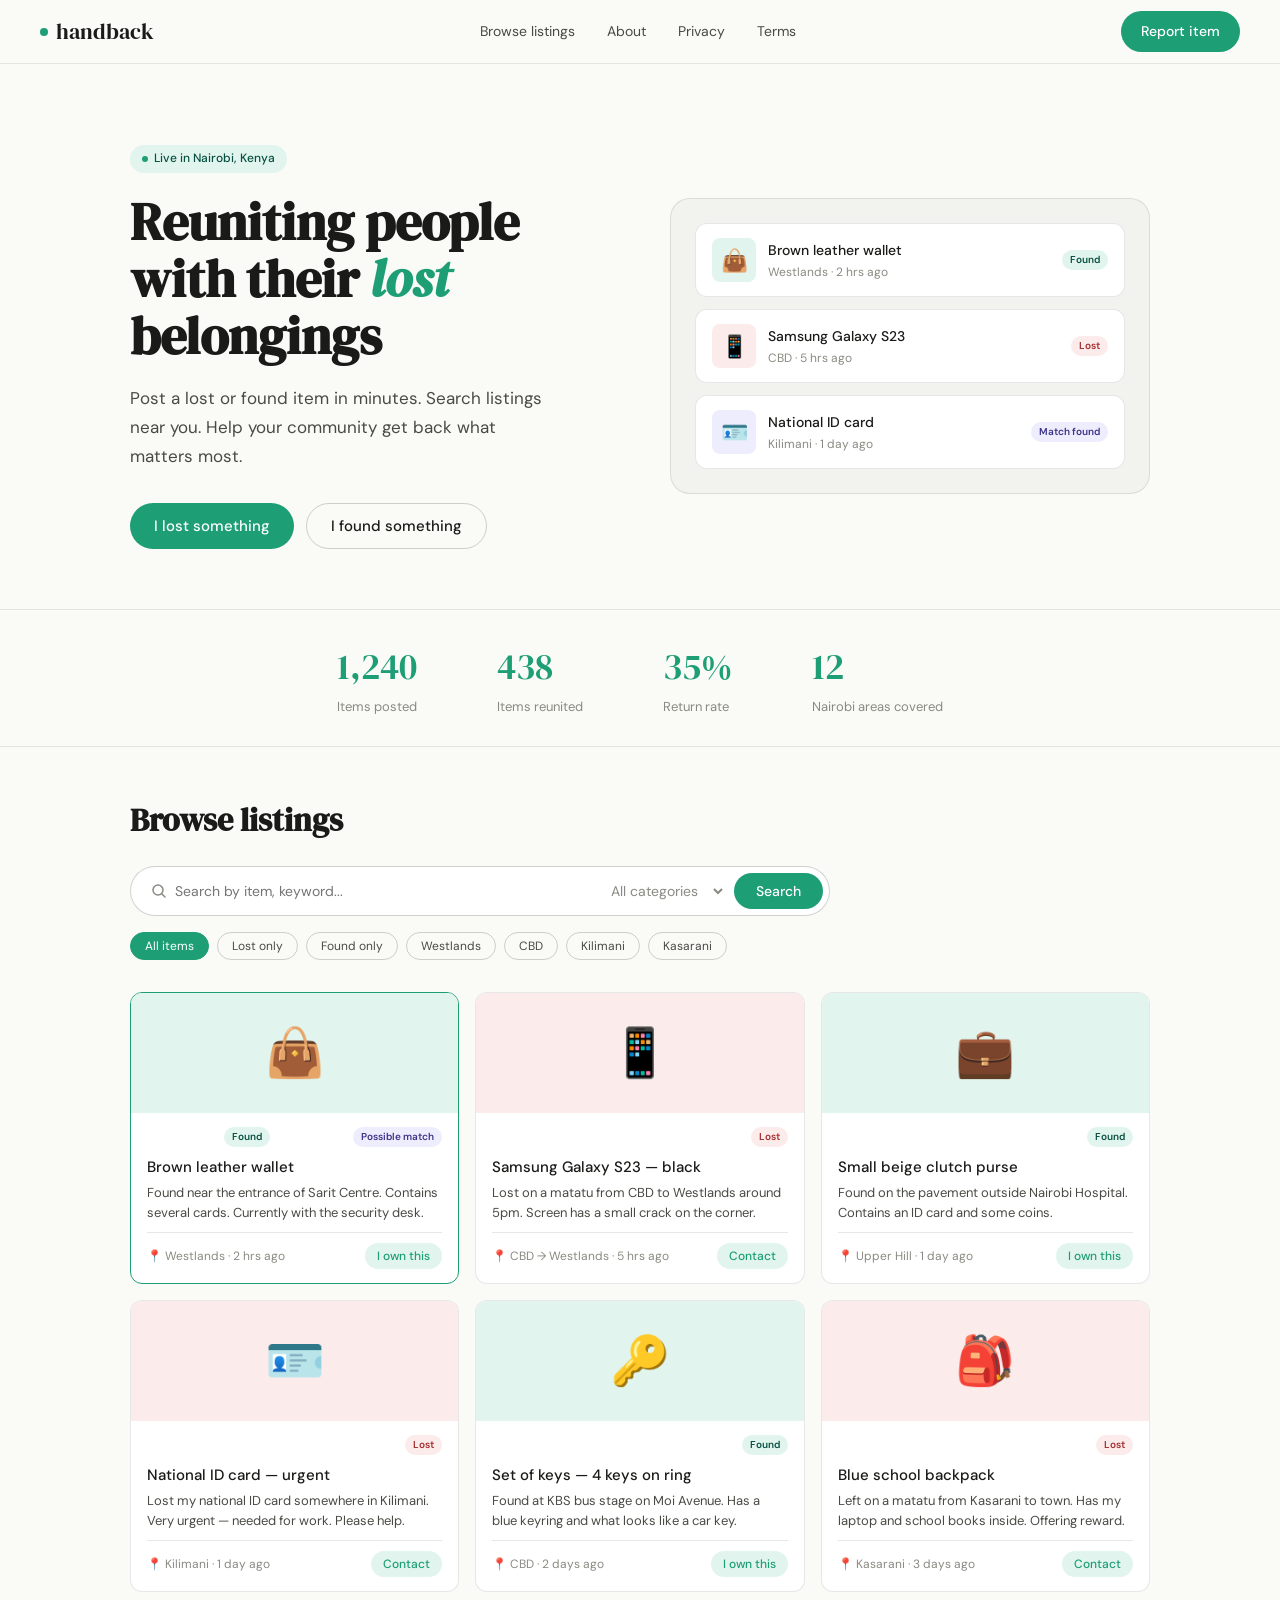
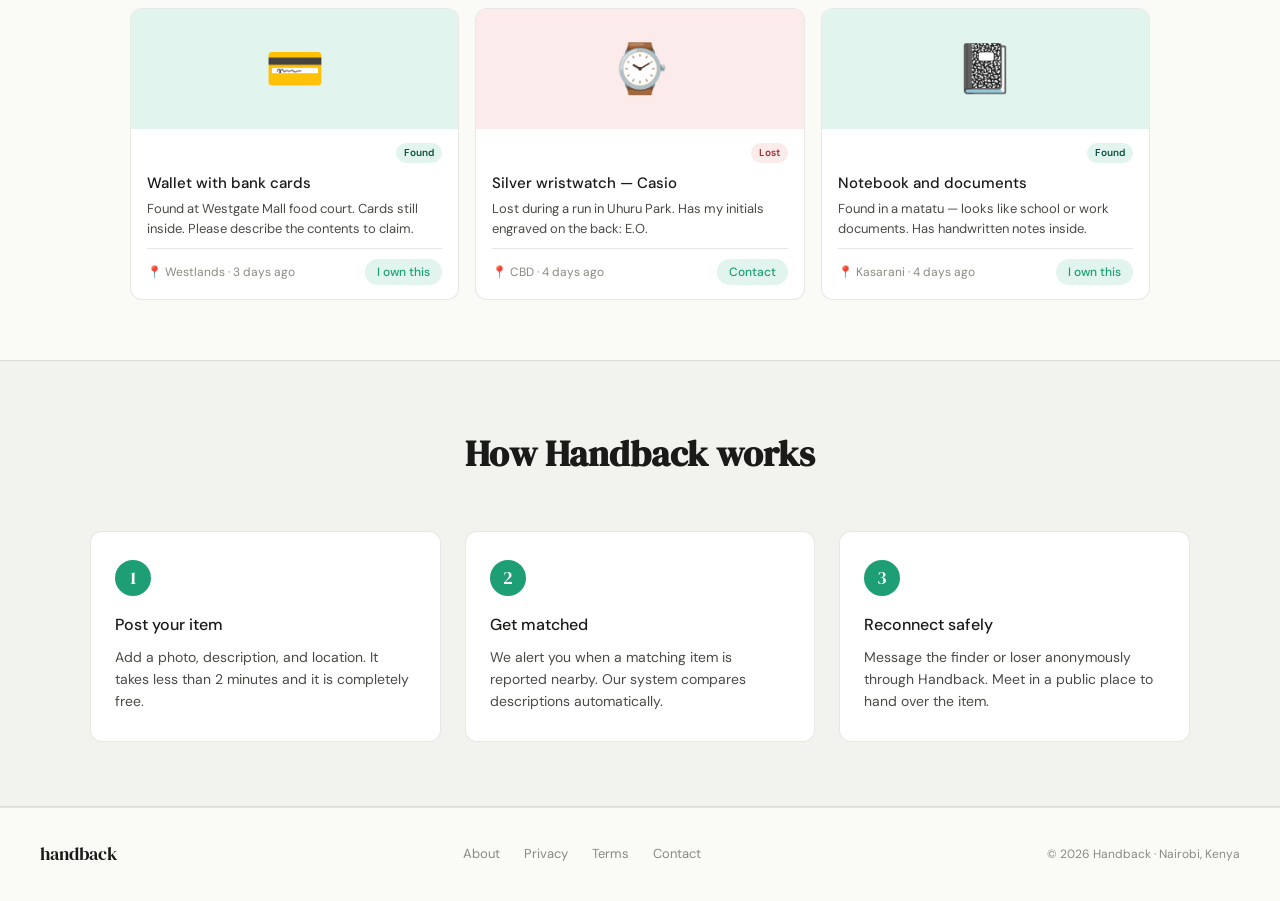
==== index.html @ 990df7d9 "handback" ====
<!DOCTYPE html>
<html lang="en">
<head>
<meta charset="UTF-8">
<meta name="viewport" content="width=device-width, initial-scale=1.0">
<title>Handback — Reuniting people with their belongings</title>
<link href="https://fonts.googleapis.com/css2?family=DM+Serif+Display:ital@0;1&family=DM+Sans:wght@300;400;500;600&display=swap" rel="stylesheet">
<style>
  :root {
    --green: #1D9E75;
    --green-light: #E1F5EE;
    --green-dark: #0F6E56;
    --green-deep: #085041;
    --red-light: #FCEBEB;
    --red: #E24B4A;
    --red-dark: #A32D2D;
    --purple-light: #EEEDFE;
    --purple: #7F77DD;
    --purple-dark: #3C3489;
    --amber-light: #FAEEDA;
    --amber-dark: #633806;
    --ink: #1a1a18;
    --ink-muted: #4a4a45;
    --ink-faint: #8a8a82;
    --surface: #fafaf7;
    --surface-2: #f2f2ee;
    --border: rgba(26,26,24,0.1);
    --border-strong: rgba(26,26,24,0.2);
    --radius: 12px;
    --radius-sm: 8px;
    --serif: 'DM Serif Display', Georgia, serif;
    --sans: 'DM Sans', sans-serif;
  }

  * { box-sizing: border-box; margin: 0; padding: 0; }

  html { scroll-behavior: smooth; }

  body {
    font-family: var(--sans);
    background: var(--surface);
    color: var(--ink);
    font-size: 16px;
    line-height: 1.6;
    overflow-x: hidden;
  }

  /* ── NAV ── */
  nav {
    position: sticky; top: 0; z-index: 100;
    background: rgba(250,250,247,0.92);
    backdrop-filter: blur(12px);
    border-bottom: 0.5px solid var(--border);
    display: flex; align-items: center; justify-content: space-between;
    padding: 0 40px; height: 64px;
  }
  .nav-logo {
    font-family: var(--serif);
    font-size: 22px; color: var(--ink); text-decoration: none;
    display: flex; align-items: center; gap: 8px;
  }
  .nav-logo .dot {
    width: 8px; height: 8px; border-radius: 50%;
    background: var(--green); display: inline-block;
  }
  .nav-links { display: flex; align-items: center; gap: 32px; }
  .nav-links a {
    font-size: 14px; color: var(--ink-muted); text-decoration: none;
    transition: color 0.2s;
  }
  .nav-links a:hover { color: var(--ink); }
  .nav-cta {
    background: var(--green); color: #fff;
    padding: 9px 20px; border-radius: 100px;
    font-size: 14px; font-weight: 500; text-decoration: none;
    transition: background 0.2s;
  }
  .nav-cta:hover { background: var(--green-dark); }

  /* ── PAGE SECTIONS ── */
  .page { display: none; }
  .page.active { display: block; }

  /* ── HERO ── */
  .hero {
    padding: 80px 40px 60px;
    max-width: 1100px; margin: 0 auto;
    display: grid; grid-template-columns: 1fr 1fr; gap: 60px; align-items: center;
  }
  .hero-tag {
    display: inline-flex; align-items: center; gap: 6px;
    background: var(--green-light); color: var(--green-deep);
    font-size: 12px; font-weight: 500; padding: 4px 12px;
    border-radius: 100px; margin-bottom: 20px;
  }
  .hero-tag .pulse {
    width: 6px; height: 6px; border-radius: 50%; background: var(--green);
    animation: pulse 2s infinite;
  }
  @keyframes pulse {
    0%,100% { opacity: 1; transform: scale(1); }
    50% { opacity: 0.5; transform: scale(1.3); }
  }
  .hero h1 {
    font-family: var(--serif);
    font-size: 52px; line-height: 1.1;
    color: var(--ink); margin-bottom: 20px;
  }
  .hero h1 em { font-style: italic; color: var(--green); }
  .hero-sub {
    font-size: 17px; color: var(--ink-muted);
    line-height: 1.7; margin-bottom: 32px; max-width: 420px;
  }
  .hero-actions { display: flex; gap: 12px; flex-wrap: wrap; }
  .btn-primary {
    background: var(--green); color: #fff;
    padding: 12px 24px; border-radius: 100px;
    font-size: 15px; font-weight: 500; border: none; cursor: pointer;
    transition: background 0.2s, transform 0.1s;
    font-family: var(--sans);
  }
  .btn-primary:hover { background: var(--green-dark); }
  .btn-primary:active { transform: scale(0.98); }
  .btn-outline {
    background: transparent; color: var(--ink);
    padding: 12px 24px; border-radius: 100px;
    font-size: 15px; font-weight: 500;
    border: 1px solid var(--border-strong); cursor: pointer;
    transition: background 0.2s; font-family: var(--sans);
  }
  .btn-outline:hover { background: var(--surface-2); }

  .hero-visual {
    background: var(--surface-2);
    border-radius: 20px; border: 0.5px solid var(--border);
    padding: 24px; display: flex; flex-direction: column; gap: 12px;
    animation: float 4s ease-in-out infinite;
  }
  @keyframes float {
    0%,100% { transform: translateY(0); }
    50% { transform: translateY(-8px); }
  }
  .hero-card {
    background: #fff; border-radius: var(--radius);
    border: 0.5px solid var(--border); padding: 14px 16px;
    display: flex; align-items: center; gap: 12px;
  }
  .hero-card-icon {
    width: 44px; height: 44px; border-radius: var(--radius-sm);
    display: flex; align-items: center; justify-content: center;
    font-size: 22px; flex-shrink: 0;
  }
  .hero-card-title { font-size: 14px; font-weight: 500; color: var(--ink); margin-bottom: 2px; }
  .hero-card-meta { font-size: 12px; color: var(--ink-faint); }
  .badge-sm {
    font-size: 10px; font-weight: 600; padding: 2px 8px;
    border-radius: 100px; margin-left: auto; flex-shrink: 0;
  }
  .badge-found { background: var(--green-light); color: var(--green-deep); }
  .badge-lost { background: var(--red-light); color: var(--red-dark); }
  .badge-match { background: var(--purple-light); color: var(--purple-dark); }

  /* ── STATS ── */
  .stats {
    border-top: 0.5px solid var(--border); border-bottom: 0.5px solid var(--border);
    padding: 28px 40px;
    display: flex; justify-content: center; gap: 80px;
  }
  .stat-num {
    font-family: var(--serif); font-size: 36px; color: var(--green);
    margin-bottom: 2px;
  }
  .stat-label { font-size: 13px; color: var(--ink-faint); }

  /* ── SEARCH BAR ── */
  .search-section {
    padding: 48px 40px 0; max-width: 1100px; margin: 0 auto;
  }
  .search-section h2 {
    font-family: var(--serif); font-size: 32px;
    margin-bottom: 20px; color: var(--ink);
  }
  .search-bar {
    display: flex; gap: 8px; align-items: center;
    background: #fff; border: 1px solid var(--border-strong);
    border-radius: 100px; padding: 6px 6px 6px 20px;
    margin-bottom: 16px; max-width: 700px;
  }
  .search-bar input, .search-bar select {
    border: none; background: transparent; outline: none;
    font-family: var(--sans); font-size: 14px; color: var(--ink);
  }
  .search-bar input { flex: 1; }
  .search-bar select { color: var(--ink-faint); }
  .search-bar .search-btn {
    background: var(--green); color: #fff; border: none;
    padding: 9px 22px; border-radius: 100px;
    font-size: 14px; font-weight: 500; cursor: pointer;
    font-family: var(--sans); transition: background 0.2s;
  }
  .search-bar .search-btn:hover { background: var(--green-dark); }

  .filter-chips { display: flex; gap: 8px; flex-wrap: wrap; margin-bottom: 32px; }
  .chip {
    font-size: 12px; padding: 5px 14px; border-radius: 100px;
    border: 0.5px solid var(--border-strong); background: transparent;
    color: var(--ink-muted); cursor: pointer; transition: all 0.15s;
    font-family: var(--sans);
  }
  .chip.on { background: var(--green); color: #fff; border-color: var(--green); }

  /* ── LISTINGS GRID ── */
  .listings-section {
    padding: 0 40px 60px; max-width: 1100px; margin: 0 auto;
  }
  .listings-grid {
    display: grid; grid-template-columns: repeat(auto-fill, minmax(300px, 1fr));
    gap: 16px;
  }
  .listing-card {
    background: #fff; border: 0.5px solid var(--border);
    border-radius: var(--radius); overflow: hidden;
    transition: border-color 0.2s, transform 0.2s; cursor: pointer;
  }
  .listing-card:hover { border-color: var(--green); transform: translateY(-2px); }
  .listing-card.matched { border: 1.5px solid var(--green); }
  .listing-img {
    height: 120px; display: flex; align-items: center;
    justify-content: center; font-size: 48px;
  }
  .listing-body { padding: 14px 16px; }
  .listing-badges { display: flex; gap: 6px; margin-bottom: 8px; flex-wrap: wrap; }
  .listing-title {
    font-size: 15px; font-weight: 500; color: var(--ink);
    margin-bottom: 4px;
  }
  .listing-desc {
    font-size: 13px; color: var(--ink-muted);
    line-height: 1.5; margin-bottom: 10px;
    display: -webkit-box; -webkit-line-clamp: 2;
    -webkit-box-orient: vertical; overflow: hidden;
  }
  .listing-footer {
    display: flex; justify-content: space-between; align-items: center;
    border-top: 0.5px solid var(--border); padding-top: 10px;
  }
  .listing-meta { font-size: 12px; color: var(--ink-faint); }
  .listing-cta {
    font-size: 12px; font-weight: 500; color: var(--green);
    background: var(--green-light); padding: 5px 12px;
    border-radius: 100px; border: none; cursor: pointer;
    font-family: var(--sans); transition: background 0.2s;
  }
  .listing-cta:hover { background: #c5eadf; }

  /* ── HOW IT WORKS ── */
  .how-section {
    background: var(--surface-2); border-top: 0.5px solid var(--border);
    border-bottom: 0.5px solid var(--border);
    padding: 64px 40px;
  }
  .how-inner { max-width: 1100px; margin: 0 auto; }
  .how-inner h2 {
    font-family: var(--serif); font-size: 36px;
    text-align: center; margin-bottom: 48px; color: var(--ink);
  }
  .steps {
    display: grid; grid-template-columns: repeat(3, 1fr); gap: 24px;
  }
  .step {
    background: #fff; border-radius: var(--radius);
    border: 0.5px solid var(--border); padding: 28px 24px;
    position: relative;
  }
  .step-num {
    width: 36px; height: 36px; border-radius: 50%;
    background: var(--green); color: #fff;
    font-family: var(--serif); font-size: 18px;
    display: flex; align-items: center; justify-content: center;
    margin-bottom: 16px;
  }
  .step h3 { font-size: 16px; font-weight: 500; margin-bottom: 8px; color: var(--ink); }
  .step p { font-size: 14px; color: var(--ink-muted); line-height: 1.6; }

  /* ── REPORT FORM PAGE ── */
  .form-page { max-width: 640px; margin: 0 auto; padding: 48px 40px 80px; }
  .form-page h1 {
    font-family: var(--serif); font-size: 36px;
    margin-bottom: 6px; color: var(--ink);
  }
  .form-page .form-sub { font-size: 15px; color: var(--ink-muted); margin-bottom: 32px; }

  .type-toggle {
    display: grid; grid-template-columns: 1fr 1fr; gap: 12px; margin-bottom: 28px;
  }
  .type-btn {
    padding: 20px; border-radius: var(--radius);
    border: 1.5px solid var(--border); background: #fff;
    cursor: pointer; text-align: center; transition: all 0.2s;
    font-family: var(--sans);
  }
  .type-btn:hover { border-color: var(--green); }
  .type-btn.on { border-color: var(--green); background: var(--green-light); }
  .type-btn .type-icon { font-size: 28px; margin-bottom: 6px; }
  .type-btn .type-label { font-size: 15px; font-weight: 500; color: var(--ink); margin-bottom: 2px; }
  .type-btn .type-sub { font-size: 12px; color: var(--ink-faint); }

  .progress-bar { display: flex; gap: 4px; margin-bottom: 28px; }
  .prog { flex: 1; height: 4px; border-radius: 2px; background: var(--border); }
  .prog.done { background: var(--green); }
  .prog.current { background: var(--green); opacity: 0.4; }

  .field { margin-bottom: 20px; }
  .field label {
    display: block; font-size: 13px; font-weight: 500;
    color: var(--ink-muted); margin-bottom: 6px;
  }
  .field label .req { color: var(--red); }
  .field input, .field select, .field textarea {
    width: 100%; padding: 11px 14px;
    border: 1px solid var(--border-strong); border-radius: var(--radius-sm);
    font-family: var(--sans); font-size: 14px; color: var(--ink);
    background: #fff; outline: none; transition: border-color 0.2s;
  }
  .field input:focus, .field select:focus, .field textarea:focus {
    border-color: var(--green);
  }
  .field textarea { min-height: 100px; resize: vertical; line-height: 1.5; }
  .field-row { display: grid; grid-template-columns: 1fr 1fr; gap: 14px; margin-bottom: 20px; }
  .field-hint { font-size: 12px; color: var(--ink-faint); margin-top: 5px; }

  .upload-area {
    border: 1.5px dashed var(--border-strong); border-radius: var(--radius);
    padding: 28px; text-align: center; cursor: pointer;
    background: var(--surface-2); transition: border-color 0.2s;
  }
  .upload-area:hover { border-color: var(--green); }
  .upload-area p { font-size: 14px; color: var(--ink-muted); margin-top: 6px; }
  .upload-area span { font-size: 12px; color: var(--ink-faint); }

  .contact-opts { display: flex; gap: 8px; margin-bottom: 8px; }
  .contact-opt {
    flex: 1; padding: 10px; border-radius: var(--radius-sm);
    border: 1px solid var(--border-strong); background: #fff;
    text-align: center; font-size: 13px; font-weight: 500;
    color: var(--ink-muted); cursor: pointer; transition: all 0.15s;
    font-family: var(--sans);
  }
  .contact-opt.on { border-color: var(--green); background: var(--green-light); color: var(--green-deep); }

  .reward-row { display: flex; align-items: center; gap: 12px; margin-bottom: 20px; }
  .toggle-wrap {
    width: 40px; height: 22px; border-radius: 11px;
    background: var(--border-strong); cursor: pointer; position: relative;
    transition: background 0.2s; flex-shrink: 0;
  }
  .toggle-wrap.on { background: var(--green); }
  .toggle-knob {
    width: 18px; height: 18px; border-radius: 50%; background: #fff;
    position: absolute; top: 2px; left: 2px; transition: left 0.2s;
  }
  .toggle-wrap.on .toggle-knob { left: 20px; }
  .reward-label { font-size: 14px; color: var(--ink-muted); }

  .tip-box {
    background: var(--green-light); border-radius: var(--radius-sm);
    padding: 12px 16px; display: flex; gap: 10px; align-items: flex-start;
    margin-bottom: 20px;
  }
  .tip-box p { font-size: 13px; color: var(--green-deep); line-height: 1.5; }

  .form-actions { display: flex; justify-content: space-between; align-items: center; margin-top: 28px; }
  .btn-back {
    background: transparent; border: 1px solid var(--border-strong);
    color: var(--ink-muted); padding: 11px 22px; border-radius: 100px;
    font-size: 14px; font-weight: 500; cursor: pointer; font-family: var(--sans);
  }
  .btn-submit {
    background: var(--green); color: #fff; border: none;
    padding: 12px 28px; border-radius: 100px;
    font-size: 15px; font-weight: 500; cursor: pointer;
    font-family: var(--sans); transition: background 0.2s;
  }
  .btn-submit:hover { background: var(--green-dark); }

  /* ── SUCCESS STATE ── */
  .success-screen {
    text-align: center; padding: 60px 40px;
    max-width: 480px; margin: 0 auto;
  }
  .success-icon-wrap {
    width: 72px; height: 72px; border-radius: 50%;
    background: var(--green); display: flex; align-items: center;
    justify-content: center; margin: 0 auto 24px; font-size: 32px;
  }
  .success-screen h2 {
    font-family: var(--serif); font-size: 32px;
    color: var(--ink); margin-bottom: 12px;
  }
  .success-screen p { font-size: 15px; color: var(--ink-muted); line-height: 1.7; margin-bottom: 28px; }

  /* ── LEGAL PAGES ── */
  .legal-page { max-width: 700px; margin: 0 auto; padding: 48px 40px 80px; }
  .legal-page h1 {
    font-family: var(--serif); font-size: 40px;
    color: var(--ink); margin-bottom: 6px;
  }
  .legal-meta { font-size: 13px; color: var(--ink-faint); margin-bottom: 32px; }
  .legal-intro {
    background: var(--green-light); border-radius: var(--radius);
    padding: 16px 20px; font-size: 14px; color: var(--green-deep);
    line-height: 1.7; margin-bottom: 36px;
  }
  .legal-section { margin-bottom: 28px; }
  .legal-section h2 {
    font-size: 16px; font-weight: 500; color: var(--ink);
    padding-bottom: 8px; border-bottom: 0.5px solid var(--border);
    margin-bottom: 12px;
  }
  .legal-section p { font-size: 14px; color: var(--ink-muted); line-height: 1.8; margin-bottom: 10px; }
  .legal-list { list-style: none; margin: 8px 0 12px; }
  .legal-list li {
    font-size: 14px; color: var(--ink-muted); line-height: 1.7;
    padding: 4px 0 4px 18px; position: relative;
  }
  .legal-list li::before {
    content: ''; position: absolute; left: 0; top: 13px;
    width: 5px; height: 5px; border-radius: 50%; background: var(--green);
  }
  .legal-highlight {
    border-left: 3px solid var(--green); padding: 10px 16px;
    background: var(--green-light); border-radius: 0 var(--radius-sm) var(--radius-sm) 0;
    margin: 12px 0;
  }
  .legal-highlight p { font-size: 13px; color: var(--green-deep); margin: 0; }
  .legal-warn {
    border-left: 3px solid var(--red); padding: 10px 16px;
    background: var(--red-light); border-radius: 0 var(--radius-sm) var(--radius-sm) 0;
    margin: 12px 0;
  }
  .legal-warn p { font-size: 13px; color: var(--red-dark); margin: 0; }
  .legal-contact {
    background: var(--surface-2); border-radius: var(--radius);
    padding: 18px 22px; margin-top: 28px;
  }
  .legal-contact p { font-size: 14px; color: var(--ink-muted); margin-bottom: 4px; }
  .legal-contact a { color: var(--green); }

  /* ── ABOUT PAGE ── */
  .about-page { max-width: 800px; margin: 0 auto; padding: 64px 40px 80px; }
  .about-hero { text-align: center; margin-bottom: 60px; }
  .about-hero h1 {
    font-family: var(--serif); font-size: 48px;
    color: var(--ink); margin-bottom: 16px; line-height: 1.15;
  }
  .about-hero h1 em { color: var(--green); font-style: italic; }
  .about-hero p { font-size: 17px; color: var(--ink-muted); line-height: 1.8; max-width: 560px; margin: 0 auto; }
  .about-story { margin-bottom: 48px; }
  .about-story h2 {
    font-family: var(--serif); font-size: 28px;
    color: var(--ink); margin-bottom: 16px;
  }
  .about-story p { font-size: 15px; color: var(--ink-muted); line-height: 1.8; margin-bottom: 16px; }
  .about-values {
    display: grid; grid-template-columns: repeat(3, 1fr);
    gap: 16px; margin-bottom: 48px;
  }
  .value-card {
    background: #fff; border: 0.5px solid var(--border);
    border-radius: var(--radius); padding: 24px;
  }
  .value-icon { font-size: 28px; margin-bottom: 12px; }
  .value-card h3 { font-size: 15px; font-weight: 500; color: var(--ink); margin-bottom: 6px; }
  .value-card p { font-size: 13px; color: var(--ink-muted); line-height: 1.6; }

  /* ── FOOTER ── */
  footer {
    border-top: 0.5px solid var(--border);
    padding: 32px 40px;
    display: flex; justify-content: space-between; align-items: center;
    flex-wrap: wrap; gap: 16px;
  }
  .footer-logo { font-family: var(--serif); font-size: 18px; color: var(--ink); }
  .footer-links { display: flex; gap: 24px; }
  .footer-links a { font-size: 13px; color: var(--ink-faint); text-decoration: none; }
  .footer-links a:hover { color: var(--green); }
  .footer-copy { font-size: 12px; color: var(--ink-faint); }

  /* ── ITEM DETAIL MODAL ── */
  .modal-overlay {
    display: none; position: fixed; inset: 0;
    background: rgba(0,0,0,0.4); z-index: 200;
    align-items: center; justify-content: center; padding: 20px;
  }
  .modal-overlay.open { display: flex; }
  .modal {
    background: #fff; border-radius: 20px;
    width: 100%; max-width: 760px;
    max-height: 90vh; overflow-y: auto;
    display: grid; grid-template-columns: 1fr 280px;
  }
  .modal-main { padding: 28px; border-right: 0.5px solid var(--border); }
  .modal-sidebar { padding: 24px; }
  .modal-close {
    display: flex; justify-content: flex-end; margin-bottom: 16px;
  }
  .close-btn {
    width: 30px; height: 30px; border-radius: 50%;
    border: none; background: var(--surface-2);
    font-size: 16px; cursor: pointer; display: flex;
    align-items: center; justify-content: center; color: var(--ink-muted);
  }
  .modal-img {
    height: 160px; border-radius: var(--radius);
    background: var(--green-light); display: flex;
    align-items: center; justify-content: center;
    font-size: 64px; margin-bottom: 16px;
    border: 0.5px solid var(--border);
  }
  .modal-title { font-family: var(--serif); font-size: 24px; color: var(--ink); margin-bottom: 6px; }
  .modal-posted { font-size: 12px; color: var(--ink-faint); margin-bottom: 16px; }
  .modal-desc { font-size: 14px; color: var(--ink-muted); line-height: 1.7; margin-bottom: 20px; }
  .detail-grid { display: grid; grid-template-columns: 1fr 1fr; gap: 8px; margin-bottom: 20px; }
  .detail-cell { background: var(--surface-2); border-radius: var(--radius-sm); padding: 10px 12px; }
  .detail-cell-label { font-size: 11px; color: var(--ink-faint); margin-bottom: 2px; }
  .detail-cell-val { font-size: 13px; font-weight: 500; color: var(--ink); }
  .modal-contact-header { background: var(--green-light); border-radius: var(--radius) var(--radius) 0 0; padding: 14px 16px; }
  .modal-contact-header h3 { font-size: 15px; font-weight: 500; color: var(--green-deep); margin-bottom: 2px; }
  .modal-contact-header p { font-size: 12px; color: var(--green-dark); }
  .modal-contact-body { border: 0.5px solid var(--border); border-top: none; border-radius: 0 0 var(--radius) var(--radius); padding: 16px; margin-bottom: 14px; }
  .poster-row { display: flex; gap: 10px; align-items: center; margin-bottom: 14px; }
  .poster-av { width: 36px; height: 36px; border-radius: 50%; background: var(--green-light); display: flex; align-items: center; justify-content: center; font-weight: 600; font-size: 13px; color: var(--green-deep); flex-shrink: 0; }
  .poster-name { font-size: 13px; font-weight: 500; color: var(--ink); }
  .poster-tag { font-size: 11px; color: var(--ink-faint); }
  .msg-box { width: 100%; border: 1px solid var(--border-strong); border-radius: var(--radius-sm); padding: 10px 12px; font-family: var(--sans); font-size: 13px; color: var(--ink); resize: none; min-height: 80px; outline: none; margin-bottom: 10px; }
  .msg-box:focus { border-color: var(--green); }
  .btn-send { width: 100%; background: var(--green); color: #fff; border: none; padding: 11px; border-radius: 100px; font-size: 14px; font-weight: 500; cursor: pointer; font-family: var(--sans); margin-bottom: 8px; }
  .safety-tips { background: var(--surface-2); border-radius: var(--radius-sm); padding: 12px; }
  .safety-tips p { font-size: 12px; font-weight: 500; color: var(--ink-muted); margin-bottom: 6px; }
  .safety-tips li { font-size: 11px; color: var(--ink-faint); line-height: 1.6; list-style: none; padding-left: 10px; position: relative; }
  .safety-tips li::before { content: '·'; position: absolute; left: 0; color: var(--green); }
  .sent-confirm { background: var(--green-light); border-radius: var(--radius); padding: 20px; text-align: center; display: none; }
  .sent-confirm.show { display: block; }
  .sent-confirm h3 { font-size: 15px; font-weight: 500; color: var(--green-deep); margin-bottom: 4px; }
  .sent-confirm p { font-size: 13px; color: var(--green-dark); }

  /* ── RESPONSIVE ── */
  @media (max-width: 768px) {
    nav { padding: 0 20px; }
    .nav-links { display: none; }
    .hero { grid-template-columns: 1fr; padding: 40px 20px 32px; gap: 32px; }
    .hero h1 { font-size: 36px; }
    .hero-visual { display: none; }
    .stats { gap: 32px; padding: 24px 20px; flex-wrap: wrap; }
    .search-section, .listings-section { padding-left: 20px; padding-right: 20px; }
    .listings-grid { grid-template-columns: 1fr; }
    .steps { grid-template-columns: 1fr; }
    .how-section { padding: 40px 20px; }
    .form-page { padding: 32px 20px 60px; }
    .field-row { grid-template-columns: 1fr; }
    .legal-page, .about-page { padding: 32px 20px 60px; }
    .about-values { grid-template-columns: 1fr; }
    .modal { grid-template-columns: 1fr; }
    .modal-sidebar { border-top: 0.5px solid var(--border); }
    footer { padding: 24px 20px; flex-direction: column; align-items: flex-start; }
  }
</style>
</head>
<body>

<!-- NAV -->
<nav>
  <a class="nav-logo" href="#" onclick="showPage('home')">
    <span class="dot"></span> handback
  </a>
  <div class="nav-links">
    <a href="#" onclick="showPage('home')">Browse listings</a>
    <a href="#" onclick="showPage('about')">About</a>
    <a href="#" onclick="showPage('privacy')">Privacy</a>
    <a href="#" onclick="showPage('terms')">Terms</a>
  </div>
  <a class="nav-cta" href="#" onclick="showPage('report')">Report item</a>
</nav>

<!-- ══════════════════════════════════════════
     HOME PAGE
══════════════════════════════════════════ -->
<div id="page-home" class="page active">

  <!-- Hero -->
  <section class="hero">
    <div>
      <div class="hero-tag">
        <span class="pulse"></span>
        Live in Nairobi, Kenya
      </div>
      <h1>Reuniting people with their <em>lost</em> belongings</h1>
      <p class="hero-sub">Post a lost or found item in minutes. Search listings near you. Help your community get back what matters most.</p>
      <div class="hero-actions">
        <button class="btn-primary" onclick="showPage('report')">I lost something</button>
        <button class="btn-outline" onclick="showPage('report')">I found something</button>
      </div>
    </div>
    <div class="hero-visual">
      <div class="hero-card">
        <div class="hero-card-icon" style="background:#E1F5EE">👜</div>
        <div>
          <div class="hero-card-title">Brown leather wallet</div>
          <div class="hero-card-meta">Westlands · 2 hrs ago</div>
        </div>
        <span class="badge-sm badge-found">Found</span>
      </div>
      <div class="hero-card">
        <div class="hero-card-icon" style="background:#FCEBEB">📱</div>
        <div>
          <div class="hero-card-title">Samsung Galaxy S23</div>
          <div class="hero-card-meta">CBD · 5 hrs ago</div>
        </div>
        <span class="badge-sm badge-lost">Lost</span>
      </div>
      <div class="hero-card">
        <div class="hero-card-icon" style="background:#EEEDFE">🪪</div>
        <div>
          <div class="hero-card-title">National ID card</div>
          <div class="hero-card-meta">Kilimani · 1 day ago</div>
        </div>
        <span class="badge-sm badge-match">Match found</span>
      </div>
    </div>
  </section>

  <!-- Stats -->
  <div class="stats">
    <div class="stat"><div class="stat-num">1,240</div><div class="stat-label">Items posted</div></div>
    <div class="stat"><div class="stat-num">438</div><div class="stat-label">Items reunited</div></div>
    <div class="stat"><div class="stat-num">35%</div><div class="stat-label">Return rate</div></div>
    <div class="stat"><div class="stat-num">12</div><div class="stat-label">Nairobi areas covered</div></div>
  </div>

  <!-- Search -->
  <div class="search-section">
    <h2>Browse listings</h2>
    <div class="search-bar">
      <svg width="16" height="16" viewBox="0 0 16 16" fill="none"><circle cx="7" cy="7" r="5" stroke="#8a8a82" stroke-width="1.5"/><path d="M11 11l3 3" stroke="#8a8a82" stroke-width="1.5" stroke-linecap="round"/></svg>
      <input type="text" id="search-input" placeholder="Search by item, keyword..." oninput="filterListings()" />
      <select id="search-cat" onchange="filterListings()">
        <option value="">All categories</option>
        <option value="phone">Phone / tablet</option>
        <option value="wallet">Wallet / purse</option>
        <option value="keys">Keys</option>
        <option value="id">ID / documents</option>
        <option value="bag">Bag / luggage</option>
      </select>
      <button class="search-btn" onclick="filterListings()">Search</button>
    </div>
    <div class="filter-chips">
      <button class="chip on" onclick="filterType('all', this)">All items</button>
      <button class="chip" onclick="filterType('lost', this)">Lost only</button>
      <button class="chip" onclick="filterType('found', this)">Found only</button>
      <button class="chip" onclick="filterArea('Westlands', this)">Westlands</button>
      <button class="chip" onclick="filterArea('CBD', this)">CBD</button>
      <button class="chip" onclick="filterArea('Kilimani', this)">Kilimani</button>
      <button class="chip" onclick="filterArea('Kasarani', this)">Kasarani</button>
    </div>
  </div>

  <!-- Listings -->
  <div class="listings-section">
    <div class="listings-grid" id="listings-grid"></div>
  </div>

  <!-- How it works -->
  <section class="how-section">
    <div class="how-inner">
      <h2>How Handback works</h2>
      <div class="steps">
        <div class="step">
          <div class="step-num">1</div>
          <h3>Post your item</h3>
          <p>Add a photo, description, and location. It takes less than 2 minutes and it is completely free.</p>
        </div>
        <div class="step">
          <div class="step-num">2</div>
          <h3>Get matched</h3>
          <p>We alert you when a matching item is reported nearby. Our system compares descriptions automatically.</p>
        </div>
        <div class="step">
          <div class="step-num">3</div>
          <h3>Reconnect safely</h3>
          <p>Message the finder or loser anonymously through Handback. Meet in a public place to hand over the item.</p>
        </div>
      </div>
    </div>
  </section>

</div>


<!-- ══════════════════════════════════════════
     REPORT PAGE
══════════════════════════════════════════ -->
<div id="page-report" class="page">
  <div class="form-page" id="report-form-wrap">
    <h1>Report an item</h1>
    <p class="form-sub">Fill in the details below. The more information you add, the better your chances of a reunion.</p>

    <div class="type-toggle">
      <div class="type-btn on" id="type-lost" onclick="selectType('lost')">
        <div class="type-icon">😟</div>
        <div class="type-label">I lost something</div>
        <div class="type-sub">Report an item you have lost</div>
      </div>
      <div class="type-btn" id="type-found" onclick="selectType('found')">
        <div class="type-icon">🙌</div>
        <div class="type-label">I found something</div>
        <div class="type-sub">Report an item you have found</div>
      </div>
    </div>

    <div class="progress-bar">
      <div class="prog done"></div>
      <div class="prog current"></div>
      <div class="prog"></div>
    </div>

    <div class="tip-box">
      <svg width="16" height="16" viewBox="0 0 16 16" fill="none" style="flex-shrink:0;margin-top:1px"><circle cx="8" cy="8" r="7" stroke="#1D9E75" stroke-width="1.2"/><path d="M8 7v4M8 5v.5" stroke="#1D9E75" stroke-width="1.4" stroke-linecap="round"/></svg>
      <p>Items with a photo are 3× more likely to be returned. Add one if you can — even a similar image helps.</p>
    </div>

    <div class="field">
      <label>Item category <span class="req">*</span></label>
      <select>
        <option value="">Select a category...</option>
        <option>Phone / tablet</option>
        <option>Wallet / purse</option>
        <option>Keys</option>
        <option>ID / documents</option>
        <option>Bag / luggage</option>
        <option>Jewellery / watch</option>
        <option>Clothing</option>
        <option>Electronics</option>
        <option>Other</option>
      </select>
    </div>

    <div class="field">
      <label>Item name <span class="req">*</span></label>
      <input type="text" placeholder="e.g. Black Samsung Galaxy S23, brown leather wallet" />
      <div class="field-hint">Be specific — include brand, colour, and model if you know it.</div>
    </div>

    <div class="field">
      <label>Description <span class="req">*</span></label>
      <textarea placeholder="Describe the item in detail — any markings, stickers, scratches, or unique features that would help identify it..."></textarea>
    </div>

    <div class="field-row">
      <div class="field" style="margin-bottom:0">
        <label>Date <span class="req">*</span></label>
        <input type="date" />
      </div>
      <div class="field" style="margin-bottom:0">
        <label>Approximate time</label>
        <input type="text" placeholder="e.g. 2pm – 4pm" />
      </div>
    </div>

    <div class="field">
      <label>Location <span class="req">*</span></label>
      <input type="text" placeholder="e.g. Westlands Bus Stop, Sarit Centre, Nairobi CBD" />
      <div class="field-hint">Be as specific as possible — street, building, or landmark.</div>
    </div>

    <div class="field">
      <label>Photo</label>
      <div class="upload-area">
        <div style="font-size:28px;margin-bottom:6px">📷</div>
        <p>Tap to upload a photo</p>
        <span>JPG or PNG · Max 5MB · Up to 3 photos</span>
      </div>
    </div>

    <div class="field">
      <label>How should people contact you? <span class="req">*</span></label>
      <div class="contact-opts">
        <div class="contact-opt on" onclick="selectContact(this)">Via Handback (anonymous)</div>
        <div class="contact-opt" onclick="selectContact(this)">WhatsApp number</div>
        <div class="contact-opt" onclick="selectContact(this)">Email</div>
      </div>
      <div class="field-hint">We recommend anonymous contact to keep your personal info private.</div>
    </div>

    <div class="field">
      <label>Your name <span class="req">*</span></label>
      <input type="text" placeholder="First name only is fine" />
    </div>

    <div class="reward-row">
      <div class="toggle-wrap" id="reward-toggle" onclick="this.classList.toggle('on')">
        <div class="toggle-knob"></div>
      </div>
      <span class="reward-label">I am offering a reward for the return of this item</span>
    </div>

    <div class="form-actions">
      <button class="btn-back" onclick="showPage('home')">← Cancel</button>
      <button class="btn-submit" onclick="submitForm()">Submit listing →</button>
    </div>
  </div>

  <!-- Success State -->
  <div class="success-screen" id="report-success" style="display:none">
    <div class="success-icon-wrap">✓</div>
    <h2>Listing posted!</h2>
    <p>Your item has been listed on Handback. We will notify you by email if a match is found nearby. Your listing will stay active for 90 days.</p>
    <button class="btn-primary" onclick="showPage('home')">Browse all listings</button>
  </div>
</div>


<!-- ══════════════════════════════════════════
     ABOUT PAGE
══════════════════════════════════════════ -->
<div id="page-about" class="page">
  <div class="about-page">
    <div class="about-hero">
      <h1>We believe lost things<br>deserve to be <em>found</em></h1>
      <p>Handback started with a simple observation: losing something important is devastating — and yet most lost items end up unclaimed, not because no one found them, but because finder and loser had no way to connect.</p>
    </div>

    <div class="about-story">
      <h2>Our story</h2>
      <p>The idea for Handback came from a real experience. A close friend lost all his personal belongings — his phone, his wallet, his ID. The experience was distressing not just because of the financial loss, but because of the helplessness. There was nowhere to go, no system to check, no way to find out if someone had picked up what he had lost.</p>
      <p>That moment planted a question: why does this have to be so hard? In a city as connected as Nairobi — where almost everyone has a phone — why is there no simple platform for lost and found?</p>
      <p>Handback is our answer. A free, simple, community-powered platform where finders and losers can find each other, communicate safely, and reunite people with the things that matter to them.</p>
    </div>

    <div class="about-values">
      <div class="value-card">
        <div class="value-icon">🤝</div>
        <h3>Community first</h3>
        <p>Handback works because people choose to do the right thing. We build tools that make it easy to be a good neighbour.</p>
      </div>
      <div class="value-card">
        <div class="value-icon">🔒</div>
        <h3>Privacy and safety</h3>
        <p>You should never have to share your phone number with a stranger. Anonymous messaging keeps everyone safe.</p>
      </div>
      <div class="value-card">
        <div class="value-icon">💚</div>
        <h3>Always free</h3>
        <p>Reuniting people with their belongings should never cost money. Handback is free to use for everyone, always.</p>
      </div>
    </div>

    <div class="about-story">
      <h2>Our mission</h2>
      <p>To build the most trusted lost and found platform in Kenya — and eventually across Africa — so that no one ever has to feel the helplessness of losing something important with nowhere to turn.</p>
      <p>Every item returned is a small victory. Every reunion matters.</p>
    </div>
  </div>
</div>


<!-- ══════════════════════════════════════════
     PRIVACY PAGE
══════════════════════════════════════════ -->
<div id="page-privacy" class="page">
  <div class="legal-page">
    <h1>Privacy policy</h1>
    <div class="legal-meta">Last updated: March 2026 · handback.co</div>
    <div class="legal-intro">We want you to understand exactly what we do with your information — in simple, clear language. This page explains what data we collect, why we collect it, and how we keep it safe. If you have any questions, you can always contact us directly.</div>

    <div class="legal-section">
      <h2>1. Who we are</h2>
      <p>Handback is a free platform that helps people report lost and found items and connect with each other to get belongings returned. We are based in Nairobi, Kenya.</p>
    </div>
    <div class="legal-section">
      <h2>2. What information we collect</h2>
      <p>When you use Handback, we may collect:</p>
      <ul class="legal-list">
        <li>Your name (first name only is fine) when you post a listing</li>
        <li>Your contact details — phone number or email — only if you choose to share them</li>
        <li>Photos and descriptions of the item you are reporting</li>
        <li>The location where an item was lost or found</li>
        <li>Messages you send to other users through our platform</li>
        <li>Basic technical information like your device type and the browser you use</li>
      </ul>
      <div class="legal-highlight"><p>We never ask for your ID number, bank details, or any sensitive personal documents. If anyone claiming to be Handback asks for these, please report it to us immediately.</p></div>
    </div>
    <div class="legal-section">
      <h2>3. Why we collect this information</h2>
      <p>We only collect information that helps us run the platform:</p>
      <ul class="legal-list">
        <li>Your name — so other users know who posted a listing</li>
        <li>Your contact details — so a finder or loser can reach you when there is a match</li>
        <li>Item photos and description — so people can identify their belongings</li>
        <li>Location — so listings appear in the right area searches</li>
        <li>Messages — so you can communicate safely through our platform</li>
      </ul>
    </div>
    <div class="legal-section">
      <h2>4. Who can see your information</h2>
      <p>Your listings — including the item description, photo, and general location — are visible to everyone who visits Handback. Your phone number or email is only shared if you choose the WhatsApp or email contact option.</p>
      <div class="legal-highlight"><p>We recommend using anonymous messaging to keep your personal contact details private until you feel comfortable sharing them.</p></div>
    </div>
    <div class="legal-section">
      <h2>5. We do not sell your data</h2>
      <p>We do not sell, rent, or trade your personal information to any third party — ever. Your data is used only to help reunite people with their belongings.</p>
    </div>
    <div class="legal-section">
      <h2>6. How we keep your data safe</h2>
      <p>We use secure servers and encrypted connections to protect your information. No system is 100% secure — please use a strong password and do not share your account details with anyone.</p>
    </div>
    <div class="legal-section">
      <h2>7. How long we keep your data</h2>
      <p>Your listing stays active for 90 days and is then automatically removed. You can delete your listing at any time from your account.</p>
    </div>
    <div class="legal-section">
      <h2>8. Your rights</h2>
      <p>You have the right to ask us what information we hold about you, correct any wrong information, or ask us to delete your data at any time.</p>
    </div>
    <div class="legal-section">
      <h2>9. Changes to this policy</h2>
      <p>If we make important changes, we will post a notice on the website. The date at the top always shows when it was last updated.</p>
    </div>
    <div class="legal-contact">
      <p><strong>Questions about your privacy?</strong></p>
      <p>Email us at <a href="mailto:privacy@handback.co">privacy@handback.co</a> — we respond within 2 business days.</p>
    </div>
  </div>
</div>


<!-- ══════════════════════════════════════════
     TERMS PAGE
══════════════════════════════════════════ -->
<div id="page-terms" class="page">
  <div class="legal-page">
    <h1>Terms of use</h1>
    <div class="legal-meta">Last updated: March 2026 · handback.co</div>
    <div class="legal-intro">These are the rules for using Handback, written in plain language so they are easy to understand. By using this website, you agree to follow these rules.</div>

    <div class="legal-section">
      <h2>1. What Handback is</h2>
      <p>Handback is a free community platform where people can post lost and found items and connect with each other. We help make the connection — but we are not responsible for what happens between users once they are in contact.</p>
    </div>
    <div class="legal-section">
      <h2>2. Who can use Handback</h2>
      <p>Anyone can use Handback for free. You must be at least 16 years old to create a listing or send messages. If you are younger, please ask a parent or guardian to help you.</p>
    </div>
    <div class="legal-section">
      <h2>3. What you are allowed to post</h2>
      <p>You may only post listings for genuinely lost or found items. Each listing must be honest and accurate.</p>
      <div class="legal-highlight"><p>Good listings help everyone. Please include a clear description, an accurate location, and a photo if you have one.</p></div>
    </div>
    <div class="legal-section">
      <h2>4. What you are not allowed to do</h2>
      <ul class="legal-list">
        <li>Post fake listings to scam or mislead people</li>
        <li>Claim an item that does not belong to you</li>
        <li>Ask for money or mobile money in exchange for returning an item</li>
        <li>Post items that are illegal to own</li>
        <li>Harass, threaten, or abuse other users</li>
        <li>Use the platform to advertise products or services</li>
        <li>Create multiple accounts to misuse the platform</li>
      </ul>
      <div class="legal-warn"><p>Demanding payment to return someone's belongings is considered extortion and may be reported to the police. Handback will cooperate fully with any investigation.</p></div>
    </div>
    <div class="legal-section">
      <h2>5. Rewards</h2>
      <p>You may offer a reward — this is your choice. Handback does not handle or guarantee any reward. Any reward agreement is strictly between the two users involved.</p>
    </div>
    <div class="legal-section">
      <h2>6. Meeting in person</h2>
      <ul class="legal-list">
        <li>Meet in a busy public place — a shopping mall, petrol station, or bank entrance</li>
        <li>Tell someone you trust where you are going</li>
        <li>Do not go alone if you feel unsure</li>
        <li>Verify the item belongs to the person before handing it over</li>
      </ul>
    </div>
    <div class="legal-section">
      <h2>7. Our responsibility</h2>
      <p>Handback provides the platform — we do not verify the identity of users or guarantee that any item will be returned. We are not responsible for any loss or dispute between users.</p>
    </div>
    <div class="legal-section">
      <h2>8. Governing law</h2>
      <p>These terms are governed by the laws of Kenya.</p>
    </div>
    <div class="legal-contact">
      <p><strong>Questions about these terms?</strong></p>
      <p>Email us at <a href="mailto:legal@handback.co">legal@handback.co</a> — we respond within 2 business days.</p>
    </div>
  </div>
</div>


<!-- FOOTER -->
<footer>
  <div class="footer-logo">handback</div>
  <div class="footer-links">
    <a href="#" onclick="showPage('about')">About</a>
    <a href="#" onclick="showPage('privacy')">Privacy</a>
    <a href="#" onclick="showPage('terms')">Terms</a>
    <a href="mailto:hello@handback.co">Contact</a>
  </div>
  <div class="footer-copy">© 2026 Handback · Nairobi, Kenya</div>
</footer>

<!-- ITEM DETAIL MODAL -->
<div class="modal-overlay" id="modal" onclick="closeModal(event)">
  <div class="modal" id="modal-inner">
    <div class="modal-main">
      <div class="modal-close"><button class="close-btn" onclick="document.getElementById('modal').classList.remove('open')">✕</button></div>
      <div class="modal-img" id="modal-img">👜</div>
      <div class="listing-badges" style="margin-bottom:8px" id="modal-badges"></div>
      <div class="modal-title" id="modal-title"></div>
      <div class="modal-posted" id="modal-posted"></div>
      <div class="modal-desc" id="modal-desc"></div>
      <div class="detail-grid">
        <div class="detail-cell"><div class="detail-cell-label">Category</div><div class="detail-cell-val" id="modal-cat"></div></div>
        <div class="detail-cell"><div class="detail-cell-label">Date</div><div class="detail-cell-val" id="modal-date"></div></div>
        <div class="detail-cell"><div class="detail-cell-label">Location</div><div class="detail-cell-val" id="modal-loc"></div></div>
        <div class="detail-cell"><div class="detail-cell-label">Status</div><div class="detail-cell-val" id="modal-status"></div></div>
      </div>
    </div>
    <div class="modal-sidebar">
      <div id="contact-form-wrap">
        <div class="modal-contact-header">
          <h3 id="modal-cta-title">Think this is yours?</h3>
          <p id="modal-cta-sub">Send an anonymous message</p>
        </div>
        <div class="modal-contact-body">
          <div class="poster-row">
            <div class="poster-av" id="modal-av">JM</div>
            <div>
              <div class="poster-name" id="modal-poster">James M.</div>
              <div class="poster-tag">Member since 2026</div>
            </div>
          </div>
          <textarea class="msg-box" id="modal-msg" placeholder="Describe the item contents or any identifying details to verify it is yours..."></textarea>
          <button class="btn-send" onclick="sendModalMsg()">Send message →</button>
        </div>
        <div class="safety-tips">
          <p>Safety tips</p>
          <ul>
            <li>Meet in a public place</li>
            <li>Describe contents before meeting</li>
            <li>Never send money in advance</li>
            <li>Report suspicious behaviour</li>
          </ul>
        </div>
      </div>
      <div class="sent-confirm" id="sent-confirm">
        <div style="font-size:32px;margin-bottom:10px">✓</div>
        <h3>Message sent!</h3>
        <p>The poster will be notified. We will email you when they reply.</p>
      </div>
    </div>
  </div>
</div>

<script>
  const listings = [
    { id:1, type:'found', icon:'👜', bg:'#E1F5EE', title:'Brown leather wallet', desc:'Found near the entrance of Sarit Centre. Contains several cards. Currently with the security desk.', cat:'Wallet / purse', date:'30 Mar 2026', loc:'Westlands', area:'Westlands', time:'2 hrs ago', poster:'James M.', av:'JM', matched:true },
    { id:2, type:'lost', icon:'📱', bg:'#FCEBEB', title:'Samsung Galaxy S23 — black', desc:'Lost on a matatu from CBD to Westlands around 5pm. Screen has a small crack on the corner.', cat:'Phone / tablet', date:'29 Mar 2026', loc:'CBD → Westlands', area:'CBD', time:'5 hrs ago', poster:'Amina K.', av:'AK', matched:false },
    { id:3, type:'found', icon:'💼', bg:'#E1F5EE', title:'Small beige clutch purse', desc:'Found on the pavement outside Nairobi Hospital. Contains an ID card and some coins.', cat:'Wallet / purse', date:'29 Mar 2026', loc:'Upper Hill', area:'Kilimani', time:'1 day ago', poster:'Brian O.', av:'BO', matched:false },
    { id:4, type:'lost', icon:'🪪', bg:'#FCEBEB', title:'National ID card — urgent', desc:'Lost my national ID card somewhere in Kilimani. Very urgent — needed for work. Please help.', cat:'ID / documents', date:'28 Mar 2026', loc:'Kilimani', area:'Kilimani', time:'1 day ago', poster:'Grace W.', av:'GW', matched:false },
    { id:5, type:'found', icon:'🔑', bg:'#E1F5EE', title:'Set of keys — 4 keys on ring', desc:'Found at KBS bus stage on Moi Avenue. Has a blue keyring and what looks like a car key.', cat:'Keys', date:'28 Mar 2026', loc:'CBD', area:'CBD', time:'2 days ago', poster:'David M.', av:'DM', matched:false },
    { id:6, type:'lost', icon:'🎒', bg:'#FCEBEB', title:'Blue school backpack', desc:'Left on a matatu from Kasarani to town. Has my laptop and school books inside. Offering reward.', cat:'Bag / luggage', date:'27 Mar 2026', loc:'Kasarani', area:'Kasarani', time:'3 days ago', poster:'Peter N.', av:'PN', matched:false },
    { id:7, type:'found', icon:'💳', bg:'#E1F5EE', title:'Wallet with bank cards', desc:'Found at Westgate Mall food court. Cards still inside. Please describe the contents to claim.', cat:'Wallet / purse', date:'27 Mar 2026', loc:'Westlands', area:'Westlands', time:'3 days ago', poster:'Sarah L.', av:'SL', matched:false },
    { id:8, type:'lost', icon:'⌚', bg:'#FCEBEB', title:'Silver wristwatch — Casio', desc:'Lost during a run in Uhuru Park. Has my initials engraved on the back: E.O.', cat:'Jewellery / watch', date:'26 Mar 2026', loc:'CBD', area:'CBD', time:'4 days ago', poster:'Elijah O.', av:'EO', matched:false },
    { id:9, type:'found', icon:'📓', bg:'#E1F5EE', title:'Notebook and documents', desc:'Found in a matatu — looks like school or work documents. Has handwritten notes inside.', cat:'ID / documents', date:'26 Mar 2026', loc:'Kasarani', area:'Kasarani', time:'4 days ago', poster:'Faith C.', av:'FC', matched:false },
  ];

  let activeType = 'all';
  let activeArea = null;

  function renderListings(items) {
    const grid = document.getElementById('listings-grid');
    if (items.length === 0) {
      grid.innerHTML = '<div style="grid-column:1/-1;text-align:center;padding:48px;color:var(--ink-faint)"><div style="font-size:40px;margin-bottom:12px">🔍</div><div style="font-size:16px;font-weight:500;color:var(--ink);margin-bottom:6px">No listings found</div><div style="font-size:14px">Try a different search or check back soon — new items are posted daily.</div></div>';
      return;
    }
    grid.innerHTML = items.map(l => `
      <div class="listing-card ${l.matched ? 'matched' : ''}" onclick="openModal(${l.id})">
        <div class="listing-img" style="background:${l.bg}">${l.icon}</div>
        <div class="listing-body">
          <div class="listing-badges">
            <span class="badge-sm ${l.type === 'lost' ? 'badge-lost' : 'badge-found'}">${l.type === 'lost' ? 'Lost' : 'Found'}</span>
            ${l.matched ? '<span class="badge-sm badge-match">Possible match</span>' : ''}
          </div>
          <div class="listing-title">${l.title}</div>
          <div class="listing-desc">${l.desc}</div>
          <div class="listing-footer">
            <div class="listing-meta">📍 ${l.loc} · ${l.time}</div>
            <button class="listing-cta">${l.type === 'found' ? 'I own this' : 'Contact'}</button>
          </div>
        </div>
      </div>`).join('');
  }

  function filterListings() {
    const q = document.getElementById('search-input').value.toLowerCase();
    const cat = document.getElementById('search-cat').value;
    let items = listings.filter(l => {
      const matchQ = !q || l.title.toLowerCase().includes(q) || l.desc.toLowerCase().includes(q) || l.loc.toLowerCase().includes(q);
      const matchCat = !cat || l.cat.toLowerCase().includes(cat.toLowerCase());
      const matchType = activeType === 'all' || l.type === activeType;
      const matchArea = !activeArea || l.area === activeArea;
      return matchQ && matchCat && matchType && matchArea;
    });
    renderListings(items);
  }

  function filterType(type, el) {
    activeType = type;
    document.querySelectorAll('.filter-chips .chip').forEach(c => {
      if (['All items','Lost only','Found only'].includes(c.textContent)) c.classList.remove('on');
    });
    el.classList.add('on');
    filterListings();
  }

  function filterArea(area, el) {
    if (activeArea === area) { activeArea = null; el.classList.remove('on'); }
    else {
      activeArea = area;
      document.querySelectorAll('.filter-chips .chip').forEach(c => {
        if (!['All items','Lost only','Found only'].includes(c.textContent)) c.classList.remove('on');
      });
      el.classList.add('on');
    }
    filterListings();
  }

  function openModal(id) {
    const l = listings.find(x => x.id === id);
    if (!l) return;
    document.getElementById('modal-img').textContent = l.icon;
    document.getElementById('modal-img').style.background = l.bg;
    document.getElementById('modal-badges').innerHTML = `<span class="badge-sm ${l.type==='lost'?'badge-lost':'badge-found'}">${l.type==='lost'?'Lost':'Found'}</span>${l.matched?'<span class="badge-sm badge-match" style="margin-left:6px">Possible match</span>':''}`;
    document.getElementById('modal-title').textContent = l.title;
    document.getElementById('modal-posted').textContent = `Posted ${l.time} · Listing #HB-0040${l.id}`;
    document.getElementById('modal-desc').textContent = l.desc;
    document.getElementById('modal-cat').textContent = l.cat;
    document.getElementById('modal-date').textContent = l.date;
    document.getElementById('modal-loc').textContent = l.loc;
    document.getElementById('modal-status').textContent = l.type === 'lost' ? 'Still missing' : 'Awaiting owner';
    document.getElementById('modal-av').textContent = l.av;
    document.getElementById('modal-poster').textContent = l.poster;
    document.getElementById('modal-cta-title').textContent = l.type === 'found' ? 'Think this is yours?' : 'Found something similar?';
    document.getElementById('modal-cta-sub').textContent = l.type === 'found' ? 'Send an anonymous message to the finder' : 'Send a message to the person who lost it';
    document.getElementById('modal-msg').value = '';
    document.getElementById('contact-form-wrap').style.display = 'block';
    document.getElementById('sent-confirm').classList.remove('show');
    document.getElementById('modal').classList.add('open');
  }

  function closeModal(e) {
    if (e.target === document.getElementById('modal')) document.getElementById('modal').classList.remove('open');
  }

  function sendModalMsg() {
    const msg = document.getElementById('modal-msg').value.trim();
    if (!msg) { document.getElementById('modal-msg').style.borderColor = 'var(--red)'; return; }
    document.getElementById('contact-form-wrap').style.display = 'none';
    document.getElementById('sent-confirm').classList.add('show');
  }

  function showPage(id) {
    document.querySelectorAll('.page').forEach(p => p.classList.remove('active'));
    document.getElementById('page-' + id).classList.add('active');
    window.scrollTo(0, 0);
  }

  function selectType(type) {
    document.getElementById('type-lost').classList.toggle('on', type === 'lost');
    document.getElementById('type-found').classList.toggle('on', type === 'found');
  }

  function selectContact(el) {
    document.querySelectorAll('.contact-opt').forEach(c => c.classList.remove('on'));
    el.classList.add('on');
  }

  function submitForm() {
    document.getElementById('report-form-wrap').style.display = 'none';
    document.getElementById('report-success').style.display = 'block';
    window.scrollTo(0, 0);
  }

  renderListings(listings);
</script>
</body>
</html>
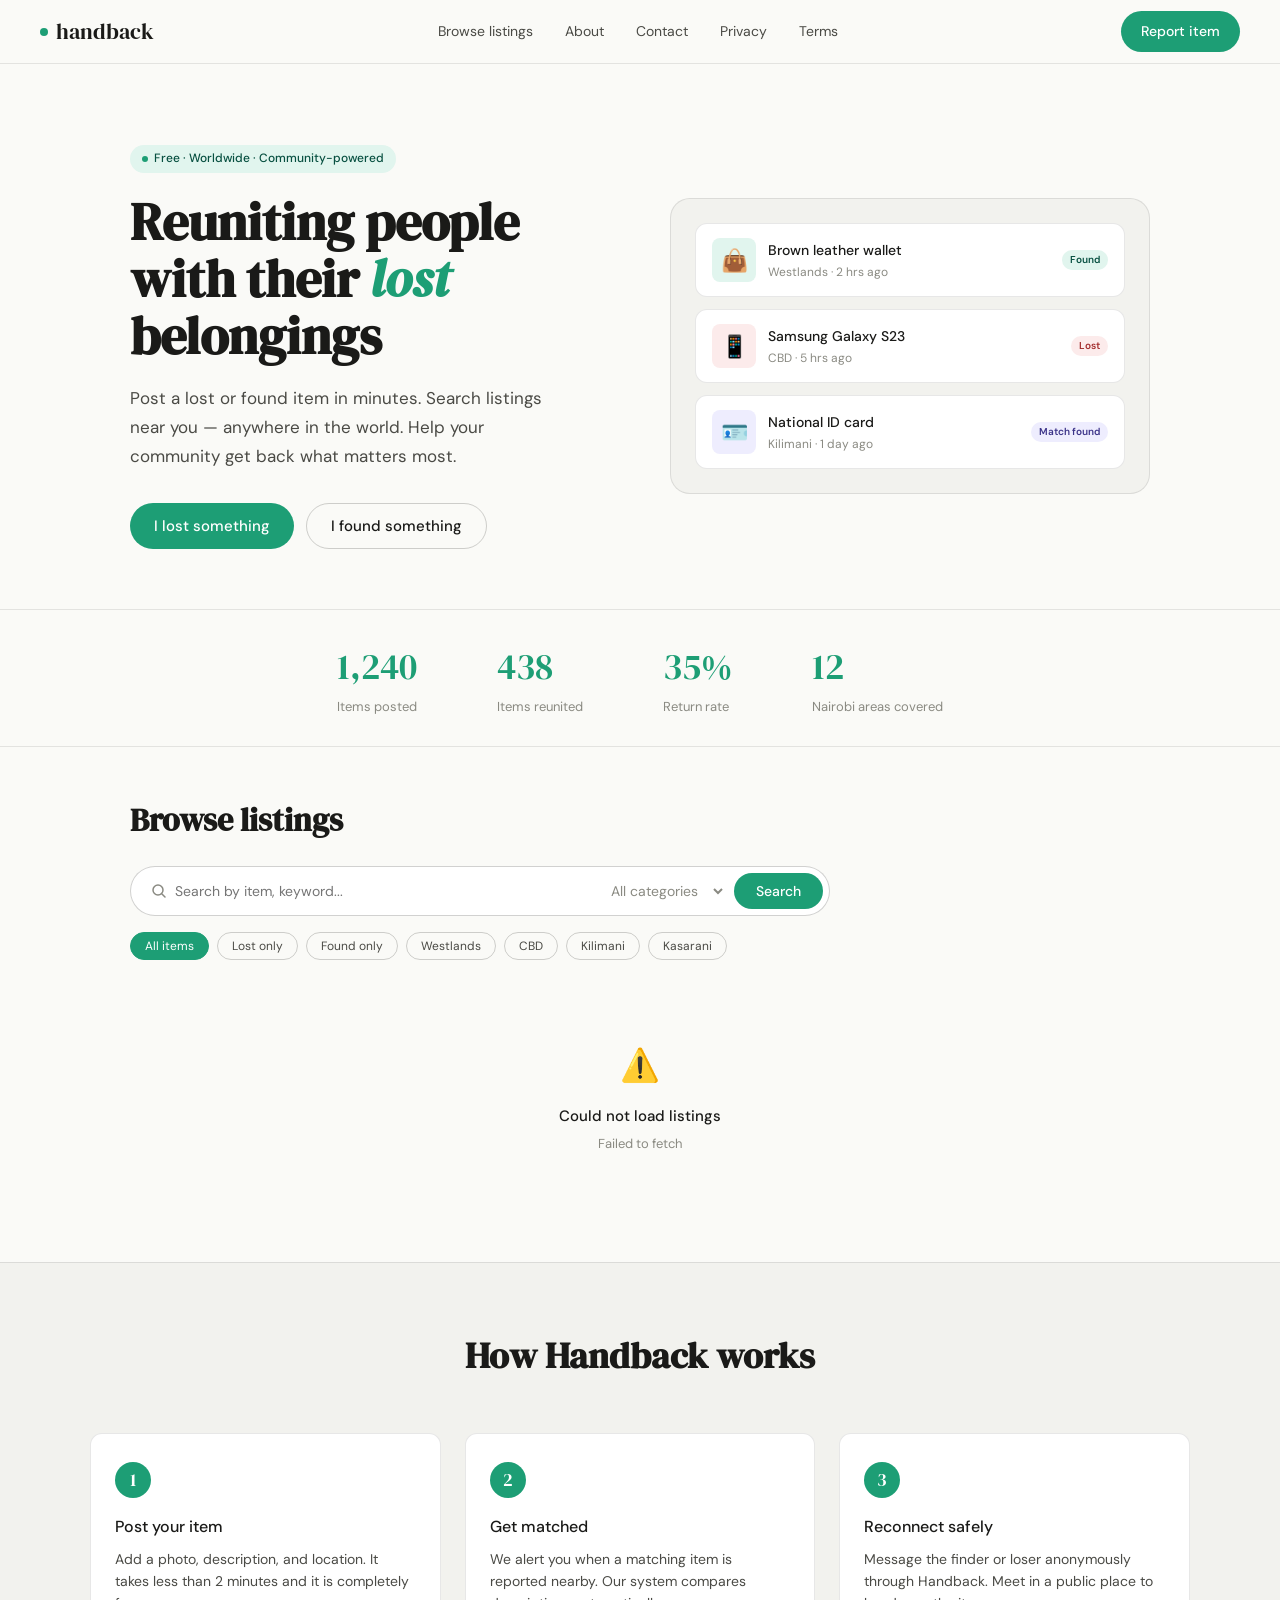
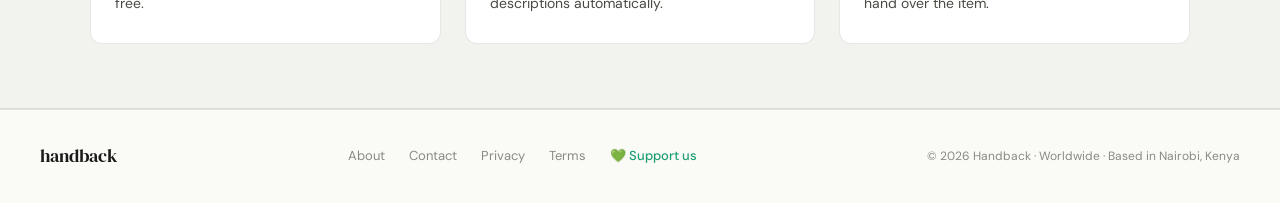
==== commit b5fd97b1: "Update fmt.Println message from 'Hello' to 'Goodbye'" ====
--- a/index.html
+++ b/index.html
@@ -576,6 +576,7 @@
   <div class="nav-links">
     <a href="#" onclick="showPage('home')">Browse listings</a>
     <a href="#" onclick="showPage('about')">About</a>
+    <a href="#" onclick="showPage('contact')">Contact</a>
     <a href="#" onclick="showPage('privacy')">Privacy</a>
     <a href="#" onclick="showPage('terms')">Terms</a>
   </div>
@@ -592,10 +593,10 @@
     <div>
       <div class="hero-tag">
         <span class="pulse"></span>
-        Live in Nairobi, Kenya
+        Free · Worldwide · Community-powered
       </div>
       <h1>Reuniting people with their <em>lost</em> belongings</h1>
-      <p class="hero-sub">Post a lost or found item in minutes. Search listings near you. Help your community get back what matters most.</p>
+      <p class="hero-sub">Post a lost or found item in minutes. Search listings near you — anywhere in the world. Help your community get back what matters most.</p>
       <div class="hero-actions">
         <button class="btn-primary" onclick="showPage('report')">I lost something</button>
         <button class="btn-outline" onclick="showPage('report')">I found something</button>
@@ -825,27 +826,28 @@
 <div id="page-about" class="page">
   <div class="about-page">
     <div class="about-hero">
-      <h1>We believe lost things<br>deserve to be <em>found</em></h1>
-      <p>Handback started with a simple observation: losing something important is devastating — and yet most lost items end up unclaimed, not because no one found them, but because finder and loser had no way to connect.</p>
+      <h1>What's lost doesn't have to be <em>gone forever</em></h1>
+      <p>Handback is a free, community-powered platform connecting people who have lost things with people who have found them — anywhere in the world.</p>
     </div>
 
     <div class="about-story">
       <h2>Our story</h2>
-      <p>The idea for Handback came from a real experience. A close friend lost all his personal belongings — his phone, his wallet, his ID. The experience was distressing not just because of the financial loss, but because of the helplessness. There was nowhere to go, no system to check, no way to find out if someone had picked up what he had lost.</p>
-      <p>That moment planted a question: why does this have to be so hard? In a city as connected as Nairobi — where almost everyone has a phone — why is there no simple platform for lost and found?</p>
-      <p>Handback is our answer. A free, simple, community-powered platform where finders and losers can find each other, communicate safely, and reunite people with the things that matter to them.</p>
+      <p>Handback was born from a simple but powerful realization: losing something important shouldn't feel like losing it forever. Whether it's a phone, a wallet, or personal identification, the experience is often frustrating, stressful, and filled with uncertainty — not just because of the cost, but because there's no clear path to recovery.</p>
+      <p>Despite living in a highly connected world, there is still no simple, reliable way for people to reconnect with their lost belongings. The process remains scattered, inefficient, and often left to chance.</p>
+      <p>Handback changes that. It is a free, intuitive, community-powered platform designed to bring people together — those who have lost items and those who have found them. By making it easy to report, search, and connect safely, Handback turns moments of loss into opportunities for human connection and trust.</p>
+      <p><em>Because what's lost doesn't have to be gone forever.</em></p>
     </div>
 
     <div class="about-values">
       <div class="value-card">
-        <div class="value-icon">🤝</div>
-        <h3>Community first</h3>
-        <p>Handback works because people choose to do the right thing. We build tools that make it easy to be a good neighbour.</p>
+        <div class="value-icon">🌍</div>
+        <h3>Built for everyone</h3>
+        <p>Handback works for anyone, anywhere in the world. Whether you're in Nairobi, London, or Lagos — if you lost something, we want to help.</p>
       </div>
       <div class="value-card">
         <div class="value-icon">🔒</div>
         <h3>Privacy and safety</h3>
-        <p>You should never have to share your phone number with a stranger. Anonymous messaging keeps everyone safe.</p>
+        <p>You should never have to share your phone number with a stranger. Anonymous messaging keeps everyone safe — no matter where they are.</p>
       </div>
       <div class="value-card">
         <div class="value-icon">💚</div>
@@ -856,7 +858,7 @@
 
     <div class="about-story">
       <h2>Our mission</h2>
-      <p>To build the most trusted lost and found platform in Kenya — and eventually across Africa — so that no one ever has to feel the helplessness of losing something important with nowhere to turn.</p>
+      <p>To build the world's most trusted lost and found platform — starting in Nairobi and growing across Africa and beyond — so that no one ever has to feel the helplessness of losing something important with nowhere to turn.</p>
       <p>Every item returned is a small victory. Every reunion matters.</p>
     </div>
   </div>
@@ -927,7 +929,7 @@
     </div>
     <div class="legal-contact">
       <p><strong>Questions about your privacy?</strong></p>
-      <p>Email us at <a href="mailto:privacy@handback.co">privacy@handback.co</a> — we respond within 2 business days.</p>
+      <p>Email us at <a href="/cdn-cgi/l/email-protection#1b6b69726d7a78625b737a757f797a7870357874"><span class="__cf_email__" data-cfemail="38484a514e595b41785059565c5a595b53165b57">[email&#160;protected]</span></a> — we respond within 2 business days.</p>
     </div>
   </div>
 </div>
@@ -991,7 +993,7 @@
     </div>
     <div class="legal-contact">
       <p><strong>Questions about these terms?</strong></p>
-      <p>Email us at <a href="mailto:legal@handback.co">legal@handback.co</a> — we respond within 2 business days.</p>
+      <p>Email us at <a href="/cdn-cgi/l/email-protection#503c3537313c1038313e343231333b7e333f"><span class="__cf_email__" data-cfemail="2f434a484e436f474e414b4d4e4c44014c40">[email&#160;protected]</span></a> — we respond within 2 business days.</p>
     </div>
   </div>
 </div>
@@ -1002,11 +1004,12 @@
   <div class="footer-logo">handback</div>
   <div class="footer-links">
     <a href="#" onclick="showPage('about')">About</a>
+    <a href="#" onclick="showPage('contact')">Contact</a>
     <a href="#" onclick="showPage('privacy')">Privacy</a>
     <a href="#" onclick="showPage('terms')">Terms</a>
-    <a href="mailto:hello@handback.co">Contact</a>
+    <a href="#" onclick="openTipModal()" style="color:var(--green);font-weight:500">💚 Support us</a>
   </div>
-  <div class="footer-copy">© 2026 Handback · Nairobi, Kenya</div>
+  <div class="footer-copy">© 2026 Handback · Worldwide · Based in Nairobi, Kenya</div>
 </footer>
 
 <!-- ITEM DETAIL MODAL -->
@@ -1062,22 +1065,280 @@
   </div>
 </div>
 
+<!-- ══════════════════════════════════════════
+     CONTACT PAGE
+══════════════════════════════════════════ -->
+<div id="page-contact" class="page">
+  <div class="form-page" style="max-width:580px">
+    <h1>Contact us</h1>
+    <p class="form-sub">We are a small team with a big mission. Reach out — we read every message.</p>
+
+    <div style="display:flex;flex-direction:column;gap:16px;margin-bottom:36px">
+
+      <div class="contact-info-card">
+        <div class="contact-info-icon">📧</div>
+        <div>
+          <div class="contact-info-label">Email</div>
+          <a href="mailto:hello@handback.co" class="contact-info-val">hello@handback.co</a>
+        </div>
+      </div>
+
+      <div class="contact-info-card">
+        <div class="contact-info-icon">📱</div>
+        <div>
+          <div class="contact-info-label">Phone / WhatsApp</div>
+          <a href="https://wa.me/254722959801" target="_blank" class="contact-info-val">+254 722 959 801</a>
+          <div class="contact-info-sub">Available Mon–Fri, 8am–6pm EAT</div>
+        </div>
+      </div>
+
+      <div class="contact-info-card">
+        <div class="contact-info-icon">📍</div>
+        <div>
+          <div class="contact-info-label">Based in</div>
+          <div class="contact-info-val">Nairobi, Kenya</div>
+          <div class="contact-info-sub">Serving users worldwide</div>
+        </div>
+      </div>
+
+    </div>
+
+    <div style="border-top:0.5px solid var(--border);padding-top:28px;margin-bottom:28px">
+      <h2 style="font-family:var(--serif);font-size:22px;margin-bottom:6px;color:var(--ink)">Send us a message</h2>
+      <p style="font-size:14px;color:var(--ink-muted);margin-bottom:20px">For lost item reports, please use the <a href="#" onclick="showPage('report')" style="color:var(--green)">Report item</a> page instead.</p>
+
+      <div class="field">
+        <label>Your name</label>
+        <input type="text" id="contact-name" placeholder="Your name" />
+      </div>
+      <div class="field">
+        <label>Your email</label>
+        <input type="email" id="contact-email" placeholder="your@email.com" />
+      </div>
+      <div class="field">
+        <label>Message</label>
+        <textarea id="contact-msg" placeholder="Tell us how we can help — feedback, partnerships, press enquiries, or anything else..."></textarea>
+      </div>
+      <button class="btn-submit" onclick="submitContact()" style="width:100%">Send message →</button>
+      <div id="contact-sent" style="display:none;margin-top:16px;background:var(--green-light);border-radius:var(--radius-sm);padding:14px;text-align:center;font-size:14px;color:var(--green-deep)">
+        ✓ Message sent! We will get back to you within 2 business days.
+      </div>
+    </div>
+
+    <div style="background:var(--green-light);border-radius:var(--radius);padding:20px 24px;">
+      <p style="font-size:14px;font-weight:500;color:var(--green-deep);margin-bottom:8px">💚 Love what we're building?</p>
+      <p style="font-size:13px;color:var(--green-dark);margin-bottom:14px;line-height:1.6">Handback is free for everyone. If you'd like to support our mission to reunite more people with their lost belongings, a small tip goes a long way.</p>
+      <button class="btn-primary" onclick="openTipModal()" style="font-size:13px;padding:9px 20px">Help us reunite more people 💚</button>
+    </div>
+  </div>
+</div>
+
+<!-- TIP MODAL -->
+<div class="modal-overlay" id="tip-modal" onclick="closeTipModal(event)">
+  <div style="background:#fff;border-radius:20px;width:100%;max-width:460px;overflow:hidden">
+    <div style="background:var(--green);padding:24px 28px">
+      <div style="display:flex;justify-content:space-between;align-items:flex-start">
+        <div>
+          <div style="font-size:28px;margin-bottom:8px">💚</div>
+          <h2 style="font-family:var(--serif);font-size:24px;color:#fff;margin-bottom:4px">Help us reunite more people</h2>
+          <p style="font-size:13px;color:rgba(255,255,255,0.85);line-height:1.5">Handback is free for everyone. Your support keeps it that way.</p>
+        </div>
+        <button onclick="document.getElementById('tip-modal').classList.remove('open')" style="background:rgba(255,255,255,0.2);border:none;color:#fff;width:30px;height:30px;border-radius:50%;cursor:pointer;font-size:16px;display:flex;align-items:center;justify-content:center;flex-shrink:0;margin-left:12px">✕</button>
+      </div>
+    </div>
+    <div style="padding:24px 28px">
+      <p style="font-size:13px;color:var(--ink-muted);margin-bottom:20px;line-height:1.6">Every tip helps us keep the servers running, improve the platform, and expand to more cities and countries. Choose however you'd like to support us:</p>
+
+      <div style="display:flex;flex-direction:column;gap:10px;margin-bottom:20px">
+
+        <a href="https://wa.me/254722959801" target="_blank" class="tip-method">
+          <div class="tip-method-icon" style="background:#E8F5E9;color:#2E7D32">M</div>
+          <div>
+            <div class="tip-method-title">M-Pesa</div>
+            <div class="tip-method-sub">Send to +254 722 959 801 · Till or Paybill coming soon</div>
+          </div>
+          <div class="tip-method-arrow">→</div>
+        </a>
+
+        <a href="https://paypal.me/handbackco" target="_blank" class="tip-method">
+          <div class="tip-method-icon" style="background:#E3F2FD;color:#1565C0">P</div>
+          <div>
+            <div class="tip-method-title">PayPal</div>
+            <div class="tip-method-sub">paypal.me/handbackco</div>
+          </div>
+          <div class="tip-method-arrow">→</div>
+        </a>
+
+        <a href="https://buy.stripe.com/handback" target="_blank" class="tip-method">
+          <div class="tip-method-icon" style="background:#EDE7F6;color:#4527A0">💳</div>
+          <div>
+            <div class="tip-method-title">Credit / Debit card</div>
+            <div class="tip-method-sub">Secure card payment via Stripe</div>
+          </div>
+          <div class="tip-method-arrow">→</div>
+        </a>
+
+        <div class="tip-method" onclick="toggleCrypto()" style="cursor:pointer">
+          <div class="tip-method-icon" style="background:#FFF8E1;color:#F57F17">₿</div>
+          <div>
+            <div class="tip-method-title">Crypto</div>
+            <div class="tip-method-sub">Bitcoin, USDT, ETH — tap to see addresses</div>
+          </div>
+          <div class="tip-method-arrow" id="crypto-arrow">→</div>
+        </div>
+
+        <div id="crypto-addresses" style="display:none;background:var(--surface-2);border-radius:var(--radius-sm);padding:14px;font-size:12px;margin-top:-4px">
+          <div style="margin-bottom:8px">
+            <div style="font-weight:500;color:var(--ink);margin-bottom:3px">Bitcoin (BTC)</div>
+            <div style="font-family:var(--font-mono,monospace);color:var(--ink-muted);word-break:break-all;font-size:11px">bc1qhandback000placeholder000replace</div>
+          </div>
+          <div style="margin-bottom:8px">
+            <div style="font-weight:500;color:var(--ink);margin-bottom:3px">USDT (TRC20)</div>
+            <div style="font-family:var(--font-mono,monospace);color:var(--ink-muted);word-break:break-all;font-size:11px">THandbackPlaceholder000ReplaceThis</div>
+          </div>
+          <div>
+            <div style="font-weight:500;color:var(--ink);margin-bottom:3px">Ethereum (ETH)</div>
+            <div style="font-family:var(--font-mono,monospace);color:var(--ink-muted);word-break:break-all;font-size:11px">0xHandbackPlaceholder000ReplaceThis</div>
+          </div>
+          <div style="font-size:11px;color:var(--ink-faint);margin-top:10px">Replace these with your actual wallet addresses before going live.</div>
+        </div>
+
+      </div>
+
+      <p style="font-size:12px;color:var(--ink-faint);text-align:center;line-height:1.5">Every contribution — big or small — is deeply appreciated. Thank you for believing in what we're building. 🙏</p>
+    </div>
+  </div>
+</div>
+
+<style>
+  .contact-info-card {
+    display:flex;align-items:flex-start;gap:14px;
+    background:#fff;border:0.5px solid var(--border);
+    border-radius:var(--radius);padding:16px 20px;
+  }
+  .contact-info-icon { font-size:22px;flex-shrink:0;margin-top:2px; }
+  .contact-info-label { font-size:11px;color:var(--ink-faint);margin-bottom:3px;font-weight:500;text-transform:uppercase;letter-spacing:0.04em; }
+  .contact-info-val { font-size:15px;font-weight:500;color:var(--ink);text-decoration:none;display:block; }
+  .contact-info-val:hover { color:var(--green); }
+  .contact-info-sub { font-size:12px;color:var(--ink-faint);margin-top:2px; }
+  .tip-method {
+    display:flex;align-items:center;gap:14px;
+    background:#fff;border:0.5px solid var(--border);
+    border-radius:var(--radius-sm);padding:14px 16px;
+    text-decoration:none;transition:border-color 0.15s;
+  }
+  .tip-method:hover { border-color:var(--green); }
+  .tip-method-icon {
+    width:38px;height:38px;border-radius:var(--radius-sm);
+    display:flex;align-items:center;justify-content:center;
+    font-size:16px;font-weight:700;flex-shrink:0;
+  }
+  .tip-method-title { font-size:14px;font-weight:500;color:var(--ink);margin-bottom:2px; }
+  .tip-method-sub { font-size:12px;color:var(--ink-faint); }
+  .tip-method-arrow { margin-left:auto;color:var(--ink-faint);font-size:14px;flex-shrink:0; }
+</style>
+
 <script>
-  const listings = [
-    { id:1, type:'found', icon:'👜', bg:'#E1F5EE', title:'Brown leather wallet', desc:'Found near the entrance of Sarit Centre. Contains several cards. Currently with the security desk.', cat:'Wallet / purse', date:'30 Mar 2026', loc:'Westlands', area:'Westlands', time:'2 hrs ago', poster:'James M.', av:'JM', matched:true },
-    { id:2, type:'lost', icon:'📱', bg:'#FCEBEB', title:'Samsung Galaxy S23 — black', desc:'Lost on a matatu from CBD to Westlands around 5pm. Screen has a small crack on the corner.', cat:'Phone / tablet', date:'29 Mar 2026', loc:'CBD → Westlands', area:'CBD', time:'5 hrs ago', poster:'Amina K.', av:'AK', matched:false },
-    { id:3, type:'found', icon:'💼', bg:'#E1F5EE', title:'Small beige clutch purse', desc:'Found on the pavement outside Nairobi Hospital. Contains an ID card and some coins.', cat:'Wallet / purse', date:'29 Mar 2026', loc:'Upper Hill', area:'Kilimani', time:'1 day ago', poster:'Brian O.', av:'BO', matched:false },
-    { id:4, type:'lost', icon:'🪪', bg:'#FCEBEB', title:'National ID card — urgent', desc:'Lost my national ID card somewhere in Kilimani. Very urgent — needed for work. Please help.', cat:'ID / documents', date:'28 Mar 2026', loc:'Kilimani', area:'Kilimani', time:'1 day ago', poster:'Grace W.', av:'GW', matched:false },
-    { id:5, type:'found', icon:'🔑', bg:'#E1F5EE', title:'Set of keys — 4 keys on ring', desc:'Found at KBS bus stage on Moi Avenue. Has a blue keyring and what looks like a car key.', cat:'Keys', date:'28 Mar 2026', loc:'CBD', area:'CBD', time:'2 days ago', poster:'David M.', av:'DM', matched:false },
-    { id:6, type:'lost', icon:'🎒', bg:'#FCEBEB', title:'Blue school backpack', desc:'Left on a matatu from Kasarani to town. Has my laptop and school books inside. Offering reward.', cat:'Bag / luggage', date:'27 Mar 2026', loc:'Kasarani', area:'Kasarani', time:'3 days ago', poster:'Peter N.', av:'PN', matched:false },
-    { id:7, type:'found', icon:'💳', bg:'#E1F5EE', title:'Wallet with bank cards', desc:'Found at Westgate Mall food court. Cards still inside. Please describe the contents to claim.', cat:'Wallet / purse', date:'27 Mar 2026', loc:'Westlands', area:'Westlands', time:'3 days ago', poster:'Sarah L.', av:'SL', matched:false },
-    { id:8, type:'lost', icon:'⌚', bg:'#FCEBEB', title:'Silver wristwatch — Casio', desc:'Lost during a run in Uhuru Park. Has my initials engraved on the back: E.O.', cat:'Jewellery / watch', date:'26 Mar 2026', loc:'CBD', area:'CBD', time:'4 days ago', poster:'Elijah O.', av:'EO', matched:false },
-    { id:9, type:'found', icon:'📓', bg:'#E1F5EE', title:'Notebook and documents', desc:'Found in a matatu — looks like school or work documents. Has handwritten notes inside.', cat:'ID / documents', date:'26 Mar 2026', loc:'Kasarani', area:'Kasarani', time:'4 days ago', poster:'Faith C.', av:'FC', matched:false },
-  ];
-
+  function openTipModal() {
+    document.getElementById('tip-modal').classList.add('open');
+  }
+  function closeTipModal(e) {
+    if (e.target === document.getElementById('tip-modal')) {
+      document.getElementById('tip-modal').classList.remove('open');
+    }
+  }
+  function toggleCrypto() {
+    const el = document.getElementById('crypto-addresses');
+    const arrow = document.getElementById('crypto-arrow');
+    const open = el.style.display === 'none';
+    el.style.display = open ? 'block' : 'none';
+    arrow.textContent = open ? '↓' : '→';
+  }
+  function submitContact() {
+    const name = document.getElementById('contact-name').value.trim();
+    const email = document.getElementById('contact-email').value.trim();
+    const msg = document.getElementById('contact-msg').value.trim();
+    if (!name || !msg) { alert('Please fill in your name and message.'); return; }
+    document.getElementById('contact-sent').style.display = 'block';
+    document.getElementById('contact-name').value = '';
+    document.getElementById('contact-email').value = '';
+    document.getElementById('contact-msg').value = '';
+  }
+</script>
+
+<script>
+  /* ── AIRTABLE CONFIG ── */
+  const AT_TOKEN  = 'patO3E44JZzPpKEm7.869c125e069b4d11c92ae3eb9bc9ecaff4f64bbd234611aff935ef380ef6fa3a';
+  const AT_BASE   = 'appt05OeCpMtCwvsS';
+  const AT_TABLE  = 'tbl32e49oBR1voxiC';
+  const AT_URL    = `https://api.airtable.com/v0/${AT_BASE}/${AT_TABLE}`;
+  const AT_HEADS  = { 'Authorization': `Bearer ${AT_TOKEN}`, 'Content-Type': 'application/json' };
+
+  /* ── CATEGORY ICONS ── */
+  const ICONS = {
+    'phone / tablet': { icon:'📱', bg:'#FCEBEB' },
+    'wallet / purse': { icon:'👜', bg:'#E1F5EE' },
+    'keys':           { icon:'🔑', bg:'#E1F5EE' },
+    'id / documents': { icon:'🪪', bg:'#FCEBEB' },
+    'bag / luggage':  { icon:'🎒', bg:'#FCEBEB' },
+    'jewellery / watch': { icon:'⌚', bg:'#FAEEDA' },
+    'clothing':       { icon:'👕', bg:'#EEEDFE' },
+    'electronics':    { icon:'💻', bg:'#FCEBEB' },
+    'other':          { icon:'📦', bg:'#F1EFE8' },
+  };
+
+  function getIcon(cat) {
+    const key = (cat || '').toLowerCase();
+    return ICONS[key] || { icon:'📦', bg:'#F1EFE8' };
+  }
+
+  function timeAgo(dateStr) {
+    if (!dateStr) return 'recently';
+    const diff = Date.now() - new Date(dateStr).getTime();
+    const mins = Math.floor(diff / 60000);
+    if (mins < 60) return `${mins} min ago`;
+    const hrs = Math.floor(mins / 60);
+    if (hrs < 24) return `${hrs} hr${hrs>1?'s':''} ago`;
+    const days = Math.floor(hrs / 24);
+    if (days < 30) return `${days} day${days>1?'s':''} ago`;
+    return new Date(dateStr).toLocaleDateString('en-KE', { day:'numeric', month:'short' });
+  }
+
+  /* ── STATE ── */
+  let allListings = [];
   let activeType = 'all';
   let activeArea = null;
 
+  /* ── FETCH LISTINGS FROM AIRTABLE ── */
+  async function fetchListings() {
+    const grid = document.getElementById('listings-grid');
+    grid.innerHTML = '<div style="grid-column:1/-1;text-align:center;padding:48px;color:var(--ink-faint)"><div style="font-size:32px;margin-bottom:12px">⏳</div><div style="font-size:15px">Loading listings...</div></div>';
+    try {
+      const params = new URLSearchParams({ 'sort[0][field]':'Date', 'sort[0][direction]':'desc', maxRecords:'50' });
+      const res = await fetch(`${AT_URL}?${params}`, { headers: AT_HEADS });
+      if (!res.ok) throw new Error(`Airtable error: ${res.status}`);
+      const data = await res.json();
+      allListings = data.records.map(r => ({
+        id: r.id,
+        type: (r.fields.Type || 'lost').toLowerCase(),
+        title: r.fields.Title || 'Untitled item',
+        desc: r.fields.Description || '',
+        cat: r.fields.Category || 'Other',
+        date: r.fields.Date || '',
+        loc: r.fields.Location || 'Nairobi',
+        poster: r.fields.PosterName || 'Anonymous',
+        contact: r.fields.ContactMethod || 'Via Handback',
+        reward: r.fields.Reward || false,
+        status: r.fields.Status || 'active',
+        ...getIcon(r.fields.Category),
+      }));
+      filterListings();
+    } catch (err) {
+      grid.innerHTML = `<div style="grid-column:1/-1;text-align:center;padding:48px;color:var(--ink-faint)"><div style="font-size:32px;margin-bottom:12px">⚠️</div><div style="font-size:15px;font-weight:500;color:var(--ink);margin-bottom:6px">Could not load listings</div><div style="font-size:13px">${err.message}</div></div>`;
+    }
+  }
+
+  /* ── RENDER ── */
   function renderListings(items) {
     const grid = document.getElementById('listings-grid');
     if (items.length === 0) {
@@ -1085,18 +1346,18 @@
       return;
     }
     grid.innerHTML = items.map(l => `
-      <div class="listing-card ${l.matched ? 'matched' : ''}" onclick="openModal(${l.id})">
+      <div class="listing-card" onclick="openModal('${l.id}')">
         <div class="listing-img" style="background:${l.bg}">${l.icon}</div>
         <div class="listing-body">
           <div class="listing-badges">
-            <span class="badge-sm ${l.type === 'lost' ? 'badge-lost' : 'badge-found'}">${l.type === 'lost' ? 'Lost' : 'Found'}</span>
-            ${l.matched ? '<span class="badge-sm badge-match">Possible match</span>' : ''}
+            <span class="badge-sm ${l.type==='lost'?'badge-lost':'badge-found'}">${l.type==='lost'?'Lost':'Found'}</span>
+            ${l.reward ? '<span class="badge-sm" style="background:#FAEEDA;color:#633806">Reward</span>' : ''}
           </div>
           <div class="listing-title">${l.title}</div>
           <div class="listing-desc">${l.desc}</div>
           <div class="listing-footer">
-            <div class="listing-meta">📍 ${l.loc} · ${l.time}</div>
-            <button class="listing-cta">${l.type === 'found' ? 'I own this' : 'Contact'}</button>
+            <div class="listing-meta">📍 ${l.loc} · ${timeAgo(l.date)}</div>
+            <button class="listing-cta">${l.type==='found'?'I own this':'Contact'}</button>
           </div>
         </div>
       </div>`).join('');
@@ -1105,11 +1366,11 @@
   function filterListings() {
     const q = document.getElementById('search-input').value.toLowerCase();
     const cat = document.getElementById('search-cat').value;
-    let items = listings.filter(l => {
+    let items = allListings.filter(l => {
       const matchQ = !q || l.title.toLowerCase().includes(q) || l.desc.toLowerCase().includes(q) || l.loc.toLowerCase().includes(q);
       const matchCat = !cat || l.cat.toLowerCase().includes(cat.toLowerCase());
       const matchType = activeType === 'all' || l.type === activeType;
-      const matchArea = !activeArea || l.area === activeArea;
+      const matchArea = !activeArea || l.loc.toLowerCase().includes(activeArea.toLowerCase());
       return matchQ && matchCat && matchType && matchArea;
     });
     renderListings(items);
@@ -1136,24 +1397,27 @@
     filterListings();
   }
 
+  /* ── MODAL ── */
   function openModal(id) {
-    const l = listings.find(x => x.id === id);
+    const l = allListings.find(x => x.id === id);
     if (!l) return;
     document.getElementById('modal-img').textContent = l.icon;
     document.getElementById('modal-img').style.background = l.bg;
-    document.getElementById('modal-badges').innerHTML = `<span class="badge-sm ${l.type==='lost'?'badge-lost':'badge-found'}">${l.type==='lost'?'Lost':'Found'}</span>${l.matched?'<span class="badge-sm badge-match" style="margin-left:6px">Possible match</span>':''}`;
+    document.getElementById('modal-badges').innerHTML = `<span class="badge-sm ${l.type==='lost'?'badge-lost':'badge-found'}">${l.type==='lost'?'Lost':'Found'}</span>${l.reward?'<span class="badge-sm" style="background:#FAEEDA;color:#633806;margin-left:6px">Reward offered</span>':''}`;
     document.getElementById('modal-title').textContent = l.title;
-    document.getElementById('modal-posted').textContent = `Posted ${l.time} · Listing #HB-0040${l.id}`;
-    document.getElementById('modal-desc').textContent = l.desc;
+    document.getElementById('modal-posted').textContent = `Posted ${timeAgo(l.date)} · ${l.loc}`;
+    document.getElementById('modal-desc').textContent = l.desc || 'No description provided.';
     document.getElementById('modal-cat').textContent = l.cat;
-    document.getElementById('modal-date').textContent = l.date;
+    document.getElementById('modal-date').textContent = l.date ? new Date(l.date).toLocaleDateString('en-KE',{day:'numeric',month:'long',year:'numeric'}) : '—';
     document.getElementById('modal-loc').textContent = l.loc;
-    document.getElementById('modal-status').textContent = l.type === 'lost' ? 'Still missing' : 'Awaiting owner';
-    document.getElementById('modal-av').textContent = l.av;
+    document.getElementById('modal-status').textContent = l.type==='lost'?'Still missing':'Awaiting owner';
+    const av = l.poster.split(' ').map(w=>w[0]).join('').slice(0,2).toUpperCase();
+    document.getElementById('modal-av').textContent = av;
     document.getElementById('modal-poster').textContent = l.poster;
-    document.getElementById('modal-cta-title').textContent = l.type === 'found' ? 'Think this is yours?' : 'Found something similar?';
-    document.getElementById('modal-cta-sub').textContent = l.type === 'found' ? 'Send an anonymous message to the finder' : 'Send a message to the person who lost it';
+    document.getElementById('modal-cta-title').textContent = l.type==='found'?'Think this is yours?':'Found something similar?';
+    document.getElementById('modal-cta-sub').textContent = l.type==='found'?'Send an anonymous message to the finder':'Send a message to the person who lost it';
     document.getElementById('modal-msg').value = '';
+    document.getElementById('modal-msg').dataset.listingId = id;
     document.getElementById('contact-form-wrap').style.display = 'block';
     document.getElementById('sent-confirm').classList.remove('show');
     document.getElementById('modal').classList.add('open');
@@ -1170,10 +1434,62 @@
     document.getElementById('sent-confirm').classList.add('show');
   }
 
+  /* ── SUBMIT FORM TO AIRTABLE ── */
+  async function submitForm() {
+    const btn = document.querySelector('.btn-submit');
+    const origText = btn.textContent;
+    btn.textContent = 'Saving...';
+    btn.disabled = true;
+
+    const type = document.getElementById('type-lost').classList.contains('on') ? 'lost' : 'found';
+    const fields = document.querySelectorAll('#report-form-wrap .field input, #report-form-wrap .field select, #report-form-wrap .field textarea');
+    const cat      = fields[0].value;
+    const title    = fields[1].value.trim();
+    const desc     = fields[2].value.trim();
+    const date     = fields[3].value;
+    const time     = fields[4].value.trim();
+    const location = fields[5].value.trim();
+    const name     = document.querySelector('#report-form-wrap input[placeholder="First name only is fine"]').value.trim();
+    const contactEl = document.querySelector('.contact-opt.on');
+    const contact  = contactEl ? contactEl.textContent.trim() : 'Via Handback';
+    const reward   = document.getElementById('reward-toggle').classList.contains('on');
+
+    if (!title || !desc || !location || !name) {
+      alert('Please fill in all required fields (item name, description, location, and your name).');
+      btn.textContent = origText; btn.disabled = false; return;
+    }
+
+    const record = { fields: {
+      Title: title, Type: type, Category: cat || 'Other',
+      Description: desc + (time ? ` (Around ${time})` : ''),
+      Location: location, Date: date || new Date().toISOString().split('T')[0],
+      PosterName: name, ContactMethod: contact,
+      Reward: reward, Status: 'active'
+    }};
+
+    try {
+      const res = await fetch(AT_URL, { method:'POST', headers: AT_HEADS, body: JSON.stringify(record) });
+      if (!res.ok) throw new Error(`Could not save. Status: ${res.status}`);
+      document.getElementById('report-form-wrap').style.display = 'none';
+      document.getElementById('report-success').style.display = 'block';
+      window.scrollTo(0,0);
+      await fetchListings();
+    } catch (err) {
+      alert(`Something went wrong: ${err.message}\n\nPlease try again.`);
+      btn.textContent = origText; btn.disabled = false;
+    }
+  }
+
+  /* ── PAGE NAV ── */
   function showPage(id) {
     document.querySelectorAll('.page').forEach(p => p.classList.remove('active'));
     document.getElementById('page-' + id).classList.add('active');
     window.scrollTo(0, 0);
+    if (id === 'home') fetchListings();
+    if (id === 'report') {
+      document.getElementById('report-form-wrap').style.display = 'block';
+      document.getElementById('report-success').style.display = 'none';
+    }
   }
 
   function selectType(type) {
@@ -1186,13 +1502,8 @@
     el.classList.add('on');
   }
 
-  function submitForm() {
-    document.getElementById('report-form-wrap').style.display = 'none';
-    document.getElementById('report-success').style.display = 'block';
-    window.scrollTo(0, 0);
-  }
-
-  renderListings(listings);
+  /* ── INIT ── */
+  fetchListings();
 </script>
 </body>
 </html>
